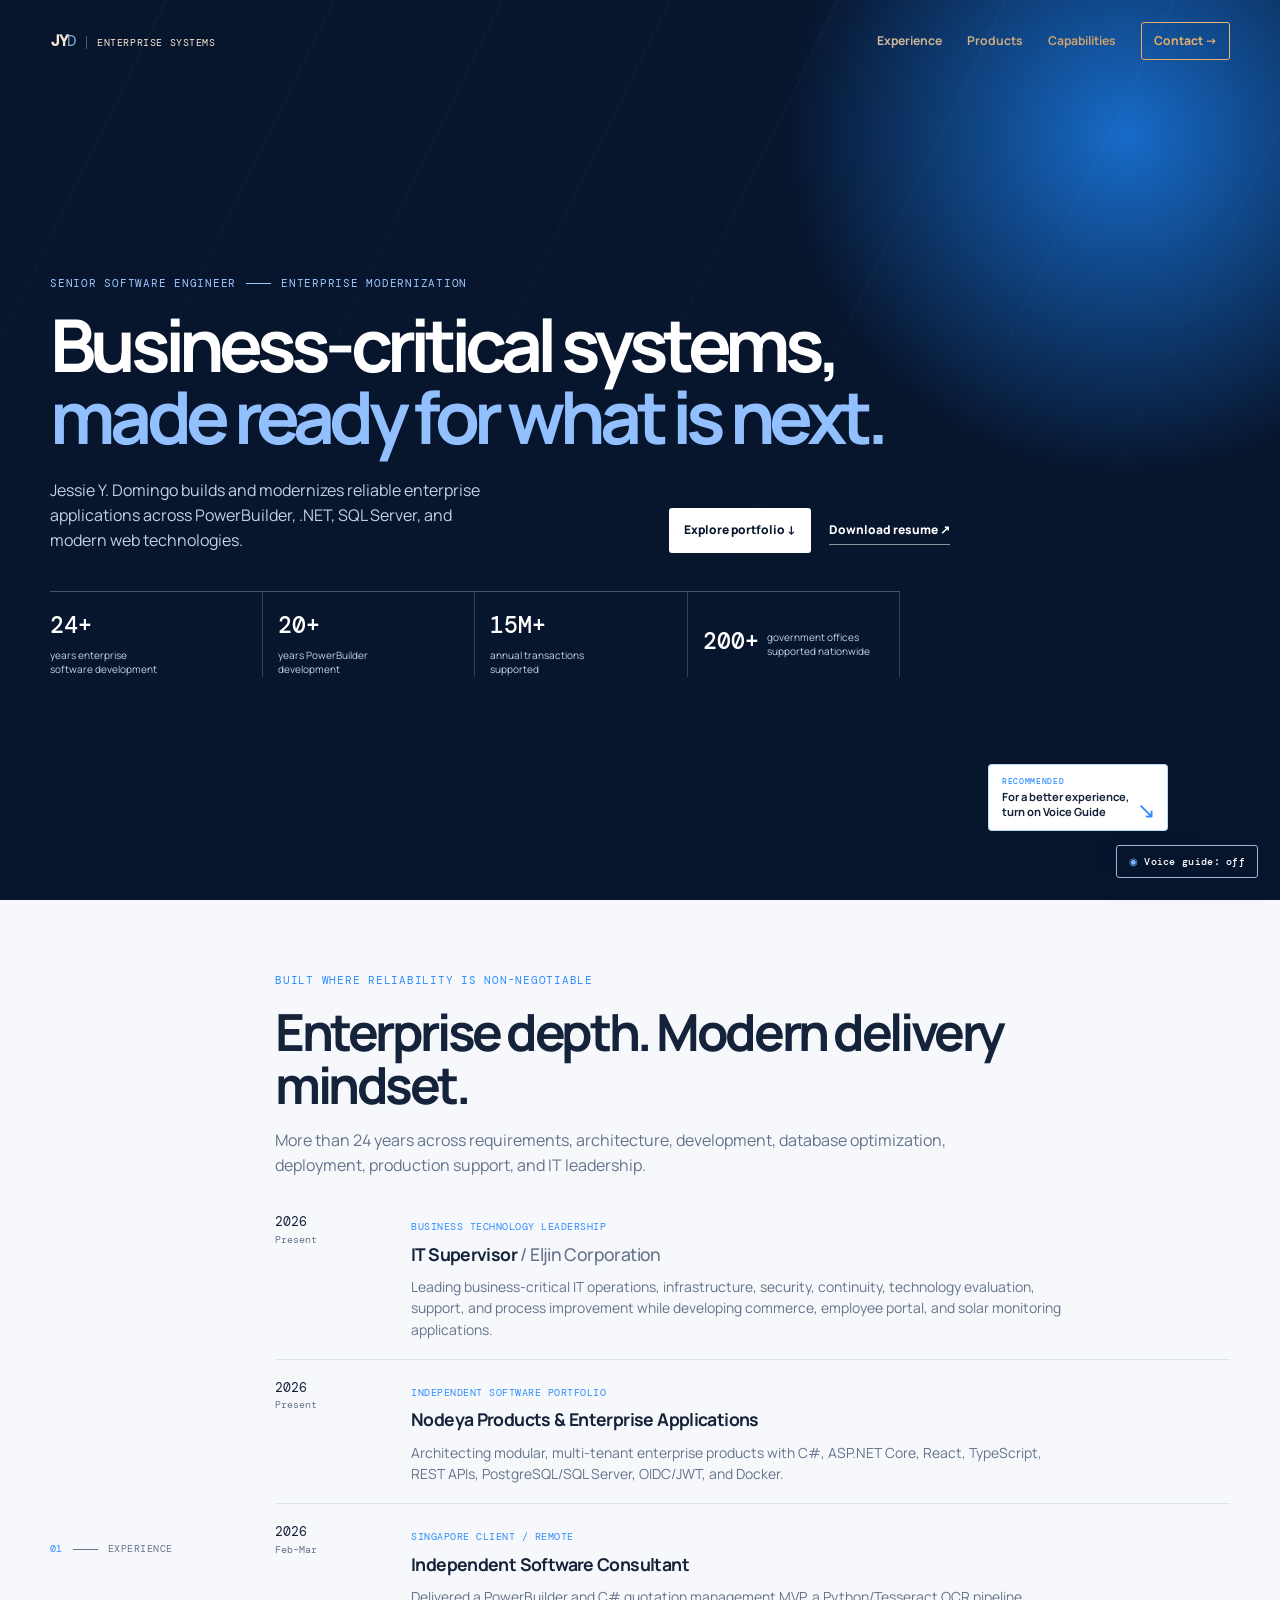
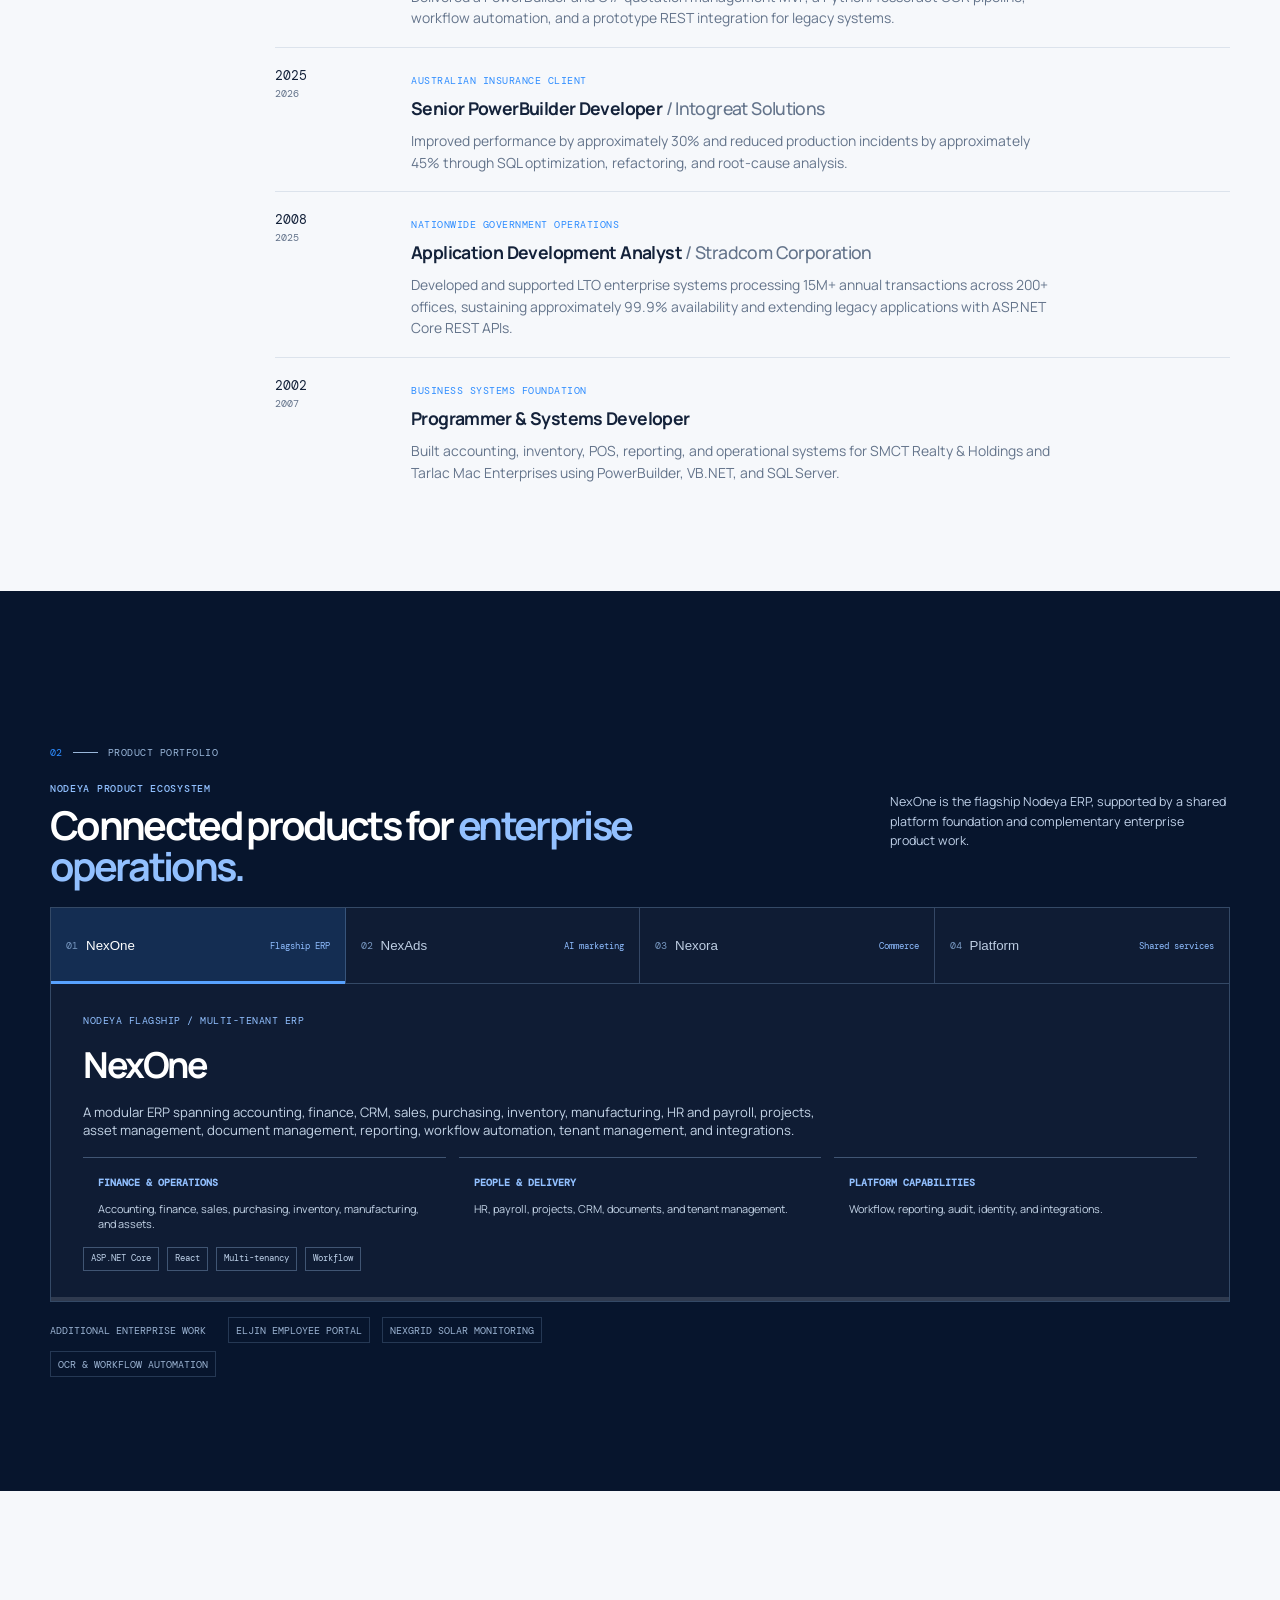
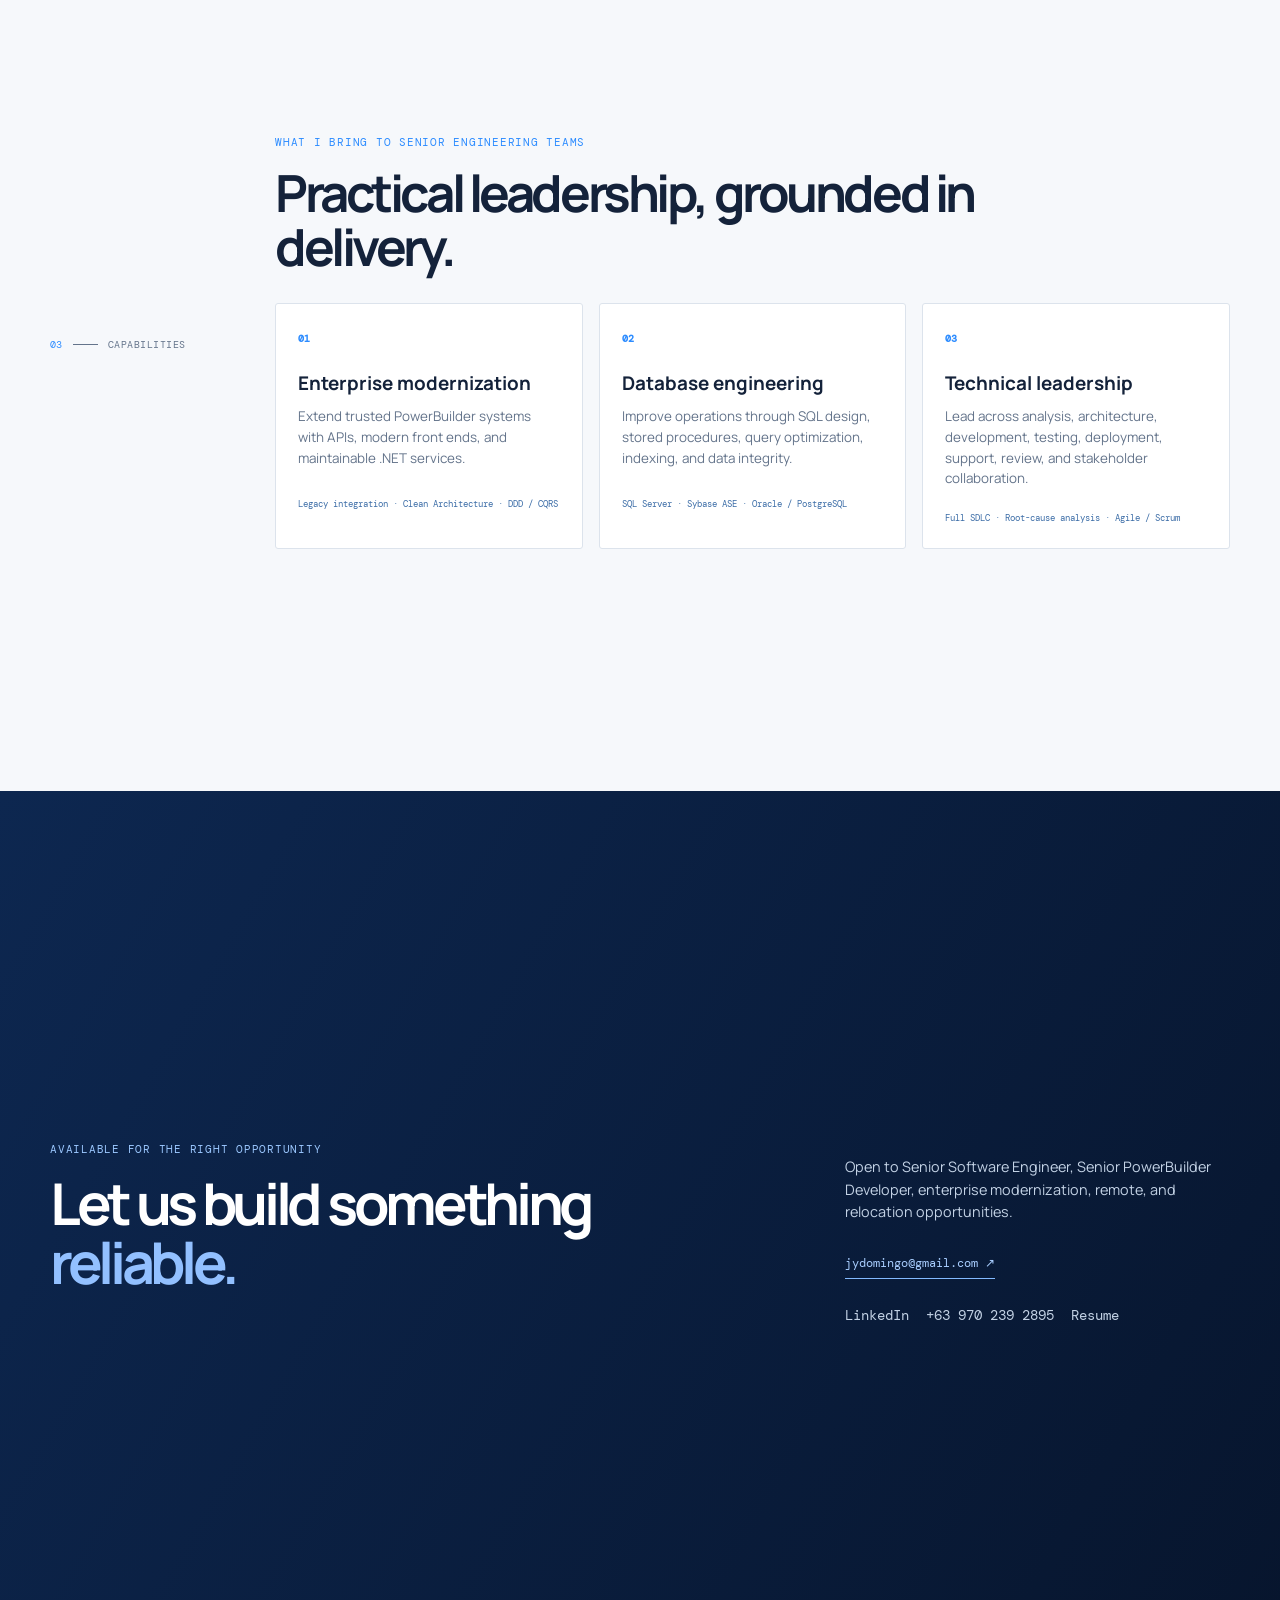
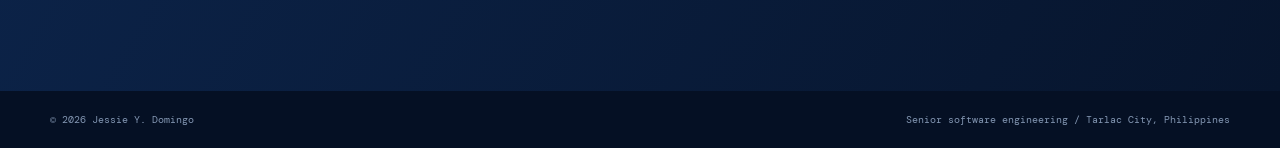
==== index.html @ 4045ae6b "Publish Jessie Domingo portfolio and product case studies Add the static portfolio, synchronized voi" ====
<!doctype html>
<html lang="en"><head><meta charset="utf-8"><meta name="viewport" content="width=device-width,initial-scale=1"><meta name="theme-color" content="#07152d"><meta name="description" content="Jessie Y. Domingo, Senior Software Engineer specializing in enterprise application modernization and solution architecture"><title>Jessie Y. Domingo | Senior Software Engineer</title><link rel="preconnect" href="https://fonts.googleapis.com"><link rel="preconnect" href="https://fonts.gstatic.com" crossorigin><link href="https://fonts.googleapis.com/css2?family=DM+Mono:wght@400;500&amp;family=Manrope:wght@400;500;600;700;800&amp;display=swap" rel="stylesheet"><link rel="stylesheet" href="styles.css"></head>
<body><a class="skip" href="#main">Skip to content</a><div class="progress"><span></span></div><header><a class="brand" href="#top"><b>JY</b><i>D</i><small>Enterprise systems</small></a><button class="menu" aria-expanded="false" aria-controls="nav"><span class="sr">Menu</span><i></i><i></i></button><nav id="nav"><a href="#experience">Experience</a><a href="#products">Products</a><a href="#capabilities">Capabilities</a><a class="nav-cta" href="#contact">Contact &rarr;</a></nav></header>
<main id="main">
<section id="top" class="hero"><div class="grid"></div><div class="shell"><p class="eyebrow reveal">Senior software engineer <b></b> enterprise modernization</p><h1 class="reveal">Business-critical systems,<br><em>made ready for what is next.</em></h1><div class="intro reveal"><p>Jessie Y. Domingo builds and modernizes reliable enterprise applications across PowerBuilder, .NET, SQL Server, and modern web technologies.</p><div><a class="button" href="#products">Explore portfolio &darr;</a><a class="resume" href="Jessie_Domingo_Updated_Senior_Software_Engineer_Resume.docx" download>Download resume &nearr;</a></div></div><div class="stats reveal"><div><strong>24+</strong><span>years enterprise<br>software development</span></div><div><strong>20+</strong><span>years PowerBuilder<br>development</span></div><div><strong>15M+</strong><span>annual transactions<br>supported</span></div><div><strong>200+</strong><span>government offices<br>supported nationwide</span></div></div></div></section>
<section id="experience" class="section shell"><aside><b>01</b><i></i><span>Experience</span></aside><div><p class="eyebrow blue">Built where reliability is non-negotiable</p><h2>Enterprise depth. Modern delivery mindset.</h2><p class="lede">More than 24 years across requirements, architecture, development, database optimization, deployment, production support, and IT leadership.</p><div class="timeline">
<article class="reveal"><time>2026<small>Present</small></time><div><label>Business technology leadership</label><h3>IT Supervisor <em>/ Eljin Corporation</em></h3><p>Leading business-critical IT operations, infrastructure, security, continuity, technology evaluation, support, and process improvement while developing commerce, employee portal, and solar monitoring applications.</p></div></article>
<article class="reveal"><time>2026<small>Present</small></time><div><label>Independent software portfolio</label><h3>Nodeya Products &amp; Enterprise Applications</h3><p>Architecting modular, multi-tenant enterprise products with C#, ASP.NET Core, React, TypeScript, REST APIs, PostgreSQL/SQL Server, OIDC/JWT, and Docker.</p></div></article>
<article class="reveal"><time>2026<small>Feb&ndash;Mar</small></time><div><label>Singapore client / remote</label><h3>Independent Software Consultant</h3><p>Delivered a PowerBuilder and C# quotation management MVP, a Python/Tesseract OCR pipeline, workflow automation, and a prototype REST integration for legacy systems.</p></div></article>
<article class="reveal"><time>2025<small>2026</small></time><div><label>Australian insurance client</label><h3>Senior PowerBuilder Developer <em>/ Intogreat Solutions</em></h3><p>Improved performance by approximately 30% and reduced production incidents by approximately 45% through SQL optimization, refactoring, and root-cause analysis.</p></div></article>
<article class="reveal"><time>2008<small>2025</small></time><div><label>Nationwide government operations</label><h3>Application Development Analyst <em>/ Stradcom Corporation</em></h3><p>Developed and supported LTO enterprise systems processing 15M+ annual transactions across 200+ offices, sustaining approximately 99.9% availability and extending legacy applications with ASP.NET Core REST APIs.</p></div></article>
<article class="reveal"><time>2002<small>2007</small></time><div><label>Business systems foundation</label><h3>Programmer &amp; Systems Developer</h3><p>Built accounting, inventory, POS, reporting, and operational systems for SMCT Realty &amp; Holdings and Tarlac Mac Enterprises using PowerBuilder, VB.NET, and SQL Server.</p></div></article></div></div></section>
<section id="products" class="products"><div class="shell"><aside><b>02</b><i></i><span>Product portfolio</span></aside><div class="product-title"><div><p class="eyebrow">Nodeya product ecosystem</p><h2>Connected products for<br><em>enterprise operations.</em></h2></div><p>NexOne is the flagship Nodeya ERP, supported by a shared platform foundation and complementary enterprise product work.</p></div><div class="explorer reveal"><div class="tabs" role="tablist"><button class="tab active" role="tab" aria-selected="true" aria-controls="nexone" data-panel="nexone"><b>01</b>NexOne <small>Flagship ERP</small></button><button class="tab" role="tab" aria-selected="false" aria-controls="nexads" data-panel="nexads"><b>02</b>NexAds <small>AI marketing</small></button><button class="tab" role="tab" aria-selected="false" aria-controls="nexora" data-panel="nexora"><b>03</b>Nexora <small>Commerce</small></button><button class="tab" role="tab" aria-selected="false" aria-controls="platform" data-panel="platform"><b>04</b>Platform <small>Shared services</small></button></div>
<article id="nexone" class="panel active" role="tabpanel"><label>Nodeya flagship / multi-tenant ERP</label><h3>NexOne</h3><p>A modular ERP spanning accounting, finance, CRM, sales, purchasing, inventory, manufacturing, HR and payroll, projects, asset management, document management, reporting, workflow automation, tenant management, and integrations.</p><div class="modules"><div><b>Finance &amp; operations</b><span>Accounting, finance, sales, purchasing, inventory, manufacturing, and assets.</span></div><div><b>People &amp; delivery</b><span>HR, payroll, projects, CRM, documents, and tenant management.</span></div><div><b>Platform capabilities</b><span>Workflow, reporting, audit, identity, and integrations.</span></div></div><footer class="chips"><span>ASP.NET Core</span><span>React</span><span>Multi-tenancy</span><span>Workflow</span></footer></article>
<article id="nexads" class="panel" role="tabpanel" hidden><label>Nodeya product / AI marketing platform</label><h3>NexAds</h3><p>A standalone multi-tenant AI marketing product covering campaign management, content generation, analytics, reporting, automation, CRM, brand management, team collaboration, and enterprise administration.</p><div class="modules"><div><b>Campaign intelligence</b><span>Campaign lifecycle, content generation, analytics, recommendations, and reporting.</span></div><div><b>Marketing operations</b><span>CRM, automation, brand management, and collaboration.</span></div><div><b>Enterprise foundation</b><span>Tenant management, identity, billing, assets, and AI abstractions.</span></div></div><footer class="chips"><span>ASP.NET Core</span><span>AI abstraction</span><span>Automation</span><span>Multi-tenancy</span></footer></article>
<article id="nexora" class="panel" role="tabpanel" hidden><label>Enterprise commerce &amp; inventory suite</label><h3>Nexora</h3><p>A multi-organization commerce and inventory application covering access management, catalog, inventory ledger, purchasing, sales issuance, transfers, stock counts, reporting, audit, and forecasting foundations.</p><div class="modules"><div><b>Inventory control</b><span>Catalog, ledger, stock counts, transfers, and branch-aware operations.</span></div><div><b>Commercial workflow</b><span>Purchasing, receiving, sales issuance, returns, reservations, and suppliers.</span></div><div><b>Operational visibility</b><span>Reporting, audit evidence, forecasting, and scoped permissions.</span></div></div><footer class="chips"><span>.NET</span><span>React</span><span>PostgreSQL</span><span>OIDC</span></footer></article>
<article id="platform" class="panel" role="tabpanel" hidden><label>Nodeya shared foundation</label><h3>Platform Services</h3><p>A shared architecture for identity and SSO, subscriptions, notifications, audit logs, file storage, API gateway, and service status supporting current and future Nodeya products.</p><div class="modules"><div><b>Identity &amp; access</b><span>Accounts, sessions, roles, permissions, API access, and SSO.</span></div><div><b>Shared operations</b><span>Notifications, audit logs, file storage, subscriptions, and status.</span></div><div><b>Connectivity</b><span>API gateway and packages for independent product frontends and backends.</span></div></div><footer class="chips"><span>.NET APIs</span><span>SSO</span><span>Audit</span><span>API gateway</span></footer></article></div><p class="support">Additional enterprise work <span>Eljin employee portal</span><span>NexGrid solar monitoring</span><span>OCR &amp; workflow automation</span></p></div></section>
<section id="capabilities" class="section shell"><aside><b>03</b><i></i><span>Capabilities</span></aside><div><p class="eyebrow blue">What I bring to senior engineering teams</p><h2>Practical leadership, grounded in delivery.</h2><div class="cards"><article class="reveal"><b>01</b><h3>Enterprise modernization</h3><p>Extend trusted PowerBuilder systems with APIs, modern front ends, and maintainable .NET services.</p><small>Legacy integration &middot; Clean Architecture &middot; DDD / CQRS</small></article><article class="reveal"><b>02</b><h3>Database engineering</h3><p>Improve operations through SQL design, stored procedures, query optimization, indexing, and data integrity.</p><small>SQL Server &middot; Sybase ASE &middot; Oracle / PostgreSQL</small></article><article class="reveal"><b>03</b><h3>Technical leadership</h3><p>Lead across analysis, architecture, development, testing, deployment, support, review, and stakeholder collaboration.</p><small>Full SDLC &middot; Root-cause analysis &middot; Agile / Scrum</small></article></div></div></section>
<section id="contact" class="contact"><div class="shell"><div><p class="eyebrow">Available for the right opportunity</p><h2>Let us build something<br><em>reliable.</em></h2></div><div><p>Open to Senior Software Engineer, Senior PowerBuilder Developer, enterprise modernization, remote, and relocation opportunities.</p><a class="mail" href="mailto:jydomingo@gmail.com">jydomingo@gmail.com &nearr;</a><p class="links"><a href="https://linkedin.com/in/jessie-domingo" target="_blank" rel="noopener noreferrer">LinkedIn</a><a href="tel:+639702392895">+63 970 239 2895</a><a href="Jessie_Domingo_Updated_Senior_Software_Engineer_Resume.docx" download>Resume</a></p></div></div></section>
</main><footer class="site-footer"><div class="shell"><span>&copy; <span id="year"></span> Jessie Y. Domingo</span><span>Senior software engineering / Tarlac City, Philippines</span></div></footer><script src="script.js"></script></body></html>
---- styles.css ----
:root{--n:#07152d;--i:#14223a;--m:#64748b;--b:#2d8cff;--w:#fff;--p:#f6f8fb;--l:#dce3ec;--mono:'DM Mono',monospace;--sans:Manrope,Arial,sans-serif;--max:1180px}*{box-sizing:border-box}html{scroll-behavior:smooth}body{margin:0;background:var(--p);color:var(--i);font-family:var(--sans);line-height:1.55}a{color:inherit;text-decoration:none}.shell{width:min(calc(100% - 64px),var(--max));margin:auto}.skip,.sr{position:absolute;left:-999px}.skip:focus{left:1rem;top:1rem;z-index:9;background:#fff;padding:8px}.progress{position:fixed;z-index:30;top:0;width:100%;height:3px}.progress span{display:block;width:0;height:100%;background:var(--b)}header{position:absolute;z-index:5;top:0;left:50%;transform:translateX(-50%);display:flex;align-items:center;justify-content:space-between;width:min(calc(100% - 64px),var(--max));height:82px;color:#fff}.brand{font-family:var(--mono);letter-spacing:-.08em}.brand i{color:#88beff;font-style:normal}.brand small{margin-left:10px;padding-left:10px;border-left:1px solid #ffffff55;font-size:.6rem;letter-spacing:.06em;text-transform:uppercase}nav{display:flex;align-items:center;gap:25px;font-size:.76rem;font-weight:700}nav>a{opacity:.85}nav>a:hover{opacity:1}.nav-cta{padding:9px 12px;border:1px solid #ffffff88;border-radius:3px;opacity:1}.nav-cta:hover{background:#fff;color:var(--n)}.menu{display:none}.hero{position:relative;overflow:hidden;padding:158px 0 36px;min-height:760px;background:radial-gradient(circle at 88% 15%,#176bc8 0,transparent 25%),var(--n);color:#fff}.grid{position:absolute;inset:0;background-image:linear-gradient(#8bb8ee18 1px,transparent 1px),linear-gradient(90deg,#8bb8ee18 1px,transparent 1px);background-size:62px 62px;mask-image:linear-gradient(#000,transparent)}.hero .shell{position:relative}.eyebrow{display:flex;gap:10px;align-items:center;margin:0 0 16px;color:#9cc8ff;font-family:var(--mono);font-size:.67rem;letter-spacing:.07em;text-transform:uppercase}.eyebrow b{width:25px;height:1px;background:currentColor}.blue{color:var(--b)}h1,h2,h3,p{margin-top:0}h1{max-width:1050px;margin:0;font-size:clamp(3.2rem,6.5vw,6.5rem);line-height:.99;letter-spacing:-.078em}h1 em,h2 em{color:#92c0ff;font-style:normal}.intro{display:flex;justify-content:space-between;align-items:end;gap:35px;max-width:900px;margin:42px 0 75px}.intro>p{max-width:450px;margin:0;color:#c1d1e5;font-size:1rem}.button,.resume{display:inline-flex;align-items:center;gap:18px;font-size:.75rem;font-weight:800}.button{padding:13px 15px;background:#fff;color:var(--n);border-radius:3px}.button:hover{background:#ddecff}.resume{margin-left:18px;padding-bottom:4px;border-bottom:1px solid #ffffff88}.stats{display:grid;grid-template-columns:repeat(4,1fr);max-width:850px;border-top:1px solid #ffffff44}.stats div{min-height:85px;padding:16px 15px 0 0;border-right:1px solid #ffffff2e}.stats div+div{padding-left:15px}.stats strong{display:block;font-family:var(--mono);font-size:1.45rem;font-weight:500}.stats span{display:block;margin-top:4px;color:#c4d2e5;font-size:.63rem;line-height:1.45}.stats div:last-child{display:flex;align-items:center;gap:8px}.dot{width:7px;height:7px;border-radius:50%;background:#6be6ad;box-shadow:0 0 0 5px #6be6ad22}.section{display:grid;grid-template-columns:170px 1fr;gap:55px;padding:108px 0}.section aside,.products aside{display:flex;align-items:center;gap:10px;padding-top:7px;color:var(--m);font-family:var(--mono);font-size:.62rem;letter-spacing:.05em;text-transform:uppercase}.section aside b,.products aside b{color:var(--b);font-weight:400}.section aside i,.products aside i{width:25px;height:1px;background:currentColor}h2{max-width:760px;margin:0 0 17px;font-size:clamp(2.25rem,4vw,4rem);line-height:1.04;letter-spacing:-.067em}.lede{max-width:700px;color:var(--m);font-size:1rem}.timeline{margin-top:55px}.timeline article{display:grid;grid-template-columns:108px 1fr;gap:28px;padding:0 0 28px;margin-bottom:28px;border-bottom:1px solid var(--l)}.timeline article:last-child{border:0}.timeline time{font-family:var(--mono);font-size:.84rem}.timeline time small{display:block;color:var(--m);font-size:.6rem}.timeline label,.panel label{color:var(--b);font-family:var(--mono);font-size:.63rem;letter-spacing:.05em;text-transform:uppercase}.timeline h3{margin:4px 0 8px;font-size:1.1rem;letter-spacing:-.035em}.timeline h3 em{color:var(--m);font-style:normal;font-weight:500}.timeline p{max-width:650px;margin:0;color:var(--m);font-size:.87rem}.products{padding:106px 0 58px;background:var(--n);color:#fff}.products aside{margin-bottom:55px;color:#9ab7da}.product-title{display:flex;justify-content:space-between;gap:50px;margin-bottom:45px}.product-title h2{margin:0}.product-title>p{max-width:340px;margin:20px 0 0;color:#bfd0e8;font-size:.87rem}.explorer{border:1px solid #9bc1ee44;background:#ffffff08}.tabs{display:grid;grid-template-columns:repeat(4,1fr);border-bottom:1px solid #9bc1ee44}.tab{position:relative;display:flex;align-items:center;gap:8px;min-height:75px;padding:12px 15px;border:0;border-right:1px solid #9bc1ee44;background:transparent;color:#bdcde2;cursor:pointer;text-align:left}.tab:last-child{border:0}.tab b{color:#7898c1;font-family:var(--mono);font-size:.61rem;font-weight:400}.tab small{margin-left:auto;color:#8fbdff;font-family:var(--mono);font-size:.58rem}.tab.active{background:#3180e82b;color:#fff}.tab.active:after{position:absolute;right:0;bottom:-1px;left:0;height:3px;background:#58a2ff;content:''}.panel{padding:44px 48px 34px;animation:fade .25s}.panel label{color:#91c0ff}.panel h3{margin:6px 0 10px;font-size:clamp(2.1rem,4vw,3.6rem);letter-spacing:-.068em}.panel>p{max-width:760px;margin:0;color:#c4d4e7;font-size:1rem}.modules{display:grid;grid-template-columns:repeat(3,1fr);gap:20px;margin:38px 0 27px}.modules div{padding:15px 15px 0;border-top:1px solid #a3c7ef55}.modules b{color:#92c0ff;font-family:var(--mono);font-size:.64rem;text-transform:uppercase}.modules span{display:block;margin-top:9px;color:#c4d4e7;font-size:.8rem}.chips{display:flex;flex-wrap:wrap;gap:8px}.chips span{padding:5px 8px;border:1px solid #a3c7ef55;color:#bed1e9;font-family:var(--mono);font-size:.6rem}.support{display:flex;flex-wrap:wrap;gap:9px;margin:25px 0 0;color:#9bb3d2;font-family:var(--mono);font-size:.62rem;text-transform:uppercase}.support span{padding:4px 7px;border:1px solid #9bc1ee33}.cards{display:grid;grid-template-columns:repeat(3,1fr);gap:16px;margin-top:50px}.cards article{min-height:275px;padding:24px 22px;border:1px solid var(--l);border-radius:3px;background:#fff}.cards article>b{color:var(--b);font-family:var(--mono);font-size:.64rem}.cards h3{margin:28px 0 10px;font-size:1.18rem}.cards p{min-height:70px;color:var(--m);font-size:.84rem}.cards small{color:#3c6da7;font-family:var(--mono);font-size:.58rem}.contact{padding:85px 0;background:linear-gradient(120deg,#0d2750,var(--n));color:#fff}.contact .shell{display:flex;justify-content:space-between;gap:70px}.contact h2{margin:0;font-size:clamp(2.6rem,4.5vw,4.8rem);line-height:1.02;letter-spacing:-.075em}.contact .shell>div:last-child{width:min(385px,100%);padding-top:15px}.contact .shell>div:last-child>p{color:#c3d2e5;font-size:.9rem}.mail{display:inline-block;margin:16px 0 25px;padding-bottom:6px;border-bottom:1px solid #83baff;color:#a9ceff;font-family:var(--mono);font-size:.76rem}.links{display:flex;gap:17px;font-family:var(--mono);font-size:.64rem}.links a:hover{color:#9cc8ff}.site-footer{padding:21px 0;background:#051024;color:#8396b2;font-family:var(--mono);font-size:.61rem}.site-footer .shell{display:flex;justify-content:space-between}.reveal{opacity:0;transform:translateY(20px);transition:.65s}.reveal.visible{opacity:1;transform:none}@keyframes fade{from{opacity:0;transform:translateY(6px)}to{opacity:1;transform:none}}@media(max-width:850px){.section{grid-template-columns:1fr;gap:20px}.product-title,.contact .shell{flex-direction:column;gap:20px}.product-title>p{margin:0}.modules,.cards{grid-template-columns:1fr}.cards article{min-height:auto}.cards p{min-height:0}.tabs{grid-template-columns:repeat(2,1fr)}.tab:nth-child(2){border-right:0}.tab:nth-child(-n+2){border-bottom:1px solid #9bc1ee44}.intro{align-items:start;flex-direction:column;gap:24px}.hero{min-height:auto}}@media(max-width:620px){.shell{width:min(100% - 38px,var(--max))}header{width:calc(100% - 38px);height:68px}.brand small{display:none}nav{display:none}.menu{display:block;width:38px;height:34px;padding:7px;border:0;background:transparent;color:#fff}.menu i{display:block;width:23px;height:1px;margin:6px 0;background:currentColor}.menu[aria-expanded=true] i:first-of-type{transform:translateY(3.5px) rotate(45deg)}.menu[aria-expanded=true] i:last-of-type{transform:translateY(-3.5px) rotate(-45deg)}nav.open{position:absolute;top:56px;right:0;left:0;display:flex;flex-direction:column;align-items:stretch;gap:0;padding:8px;background:#fff;color:var(--n);box-shadow:0 16px 40px #0004}nav.open a{padding:10px;opacity:1}.nav-cta{border:0;background:#edf4ff}.hero{padding-top:125px}.grid{background-size:38px 38px}h1{font-size:clamp(2.75rem,14vw,4.2rem)}.intro{margin:32px 0 48px}.resume{margin-left:14px}.stats{grid-template-columns:repeat(2,1fr)}.stats div:nth-child(2){border-right:0}.stats div:nth-child(n+3){border-top:1px solid #ffffff2e}.section,.products{padding-top:68px;padding-bottom:68px}.products aside{margin-bottom:35px}.timeline article{grid-template-columns:1fr;gap:8px}.tabs{display:block}.tab{width:100%;min-height:54px;border-right:0!important;border-bottom:1px solid #9bc1ee44!important}.tab:last-child{border-bottom:0!important}.tab.active:after{top:0;right:auto;bottom:0;width:3px;height:auto}.panel{padding:28px 20px}.modules{gap:10px;margin:28px 0 24px}.contact{padding:62px 0}.site-footer .shell{flex-direction:column;gap:7px}}@media(prefers-reduced-motion:reduce){html{scroll-behavior:auto}.reveal{opacity:1;transform:none;transition:none}}
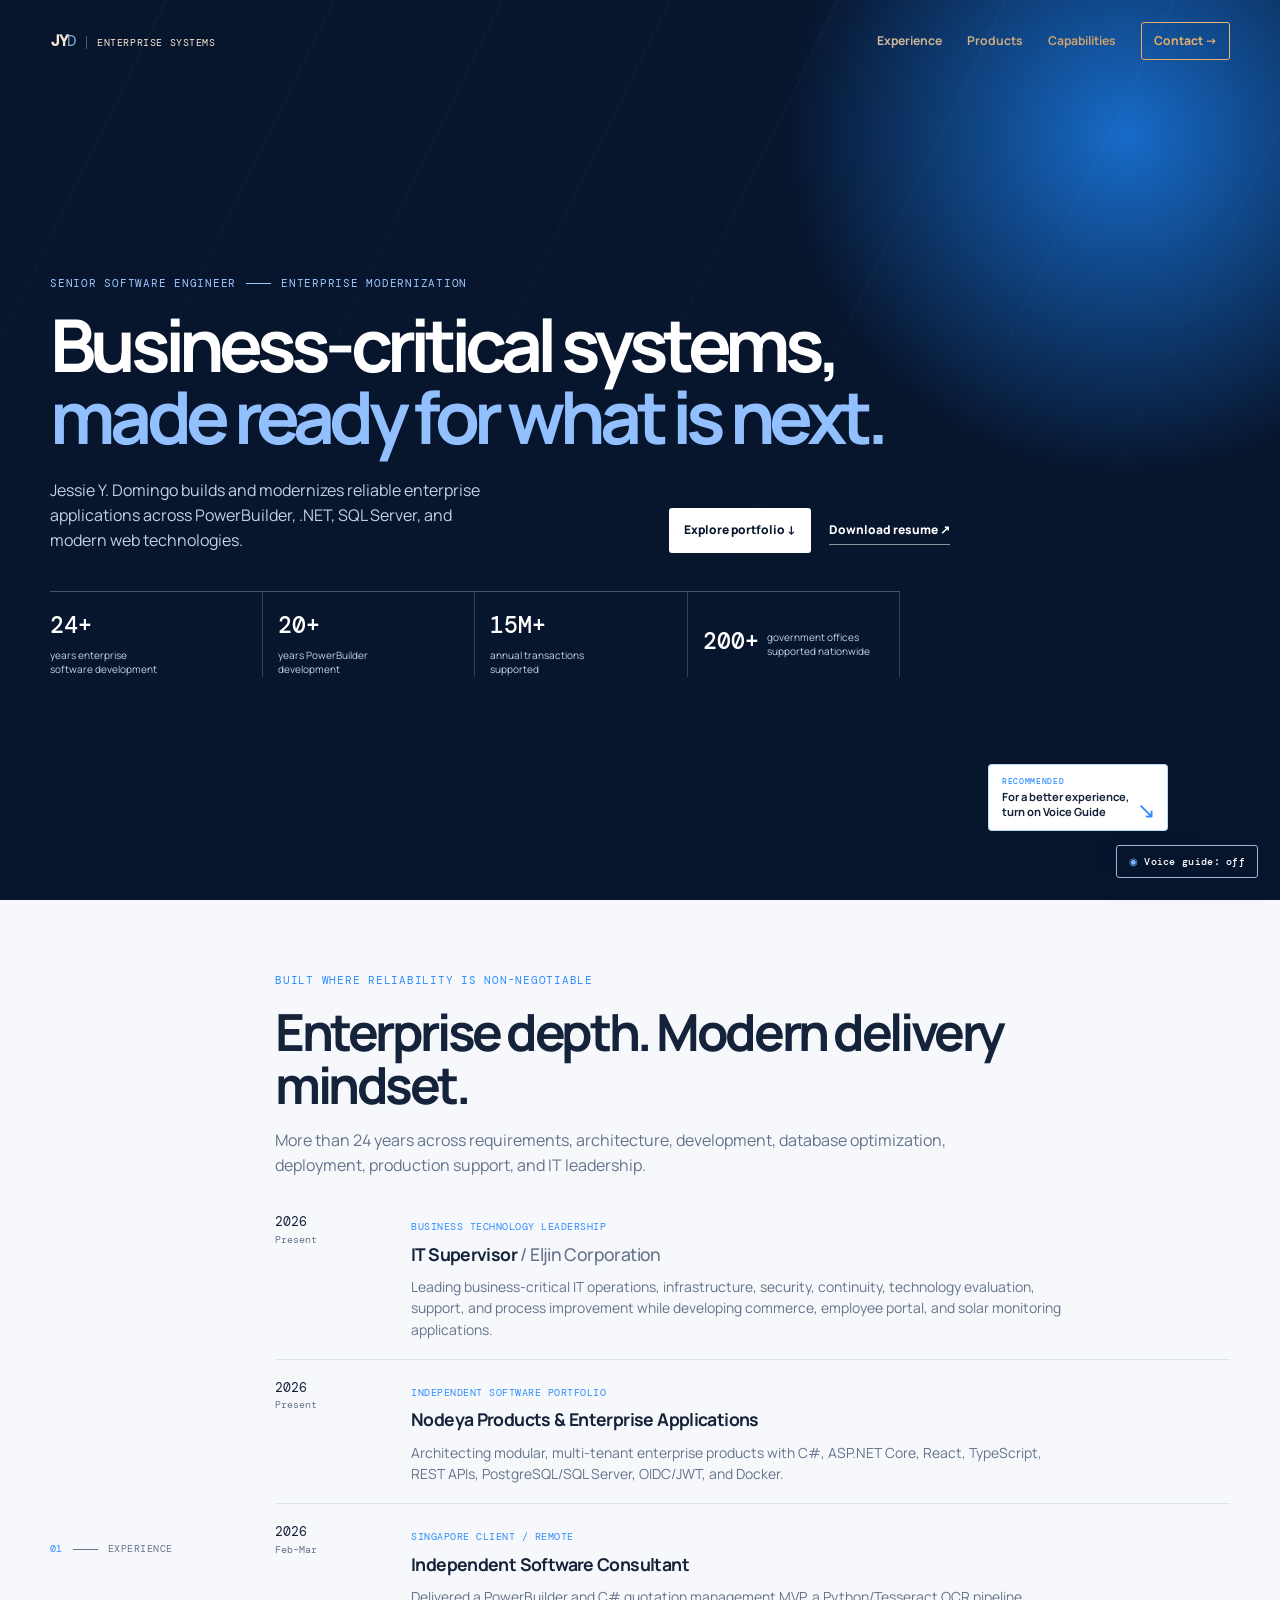
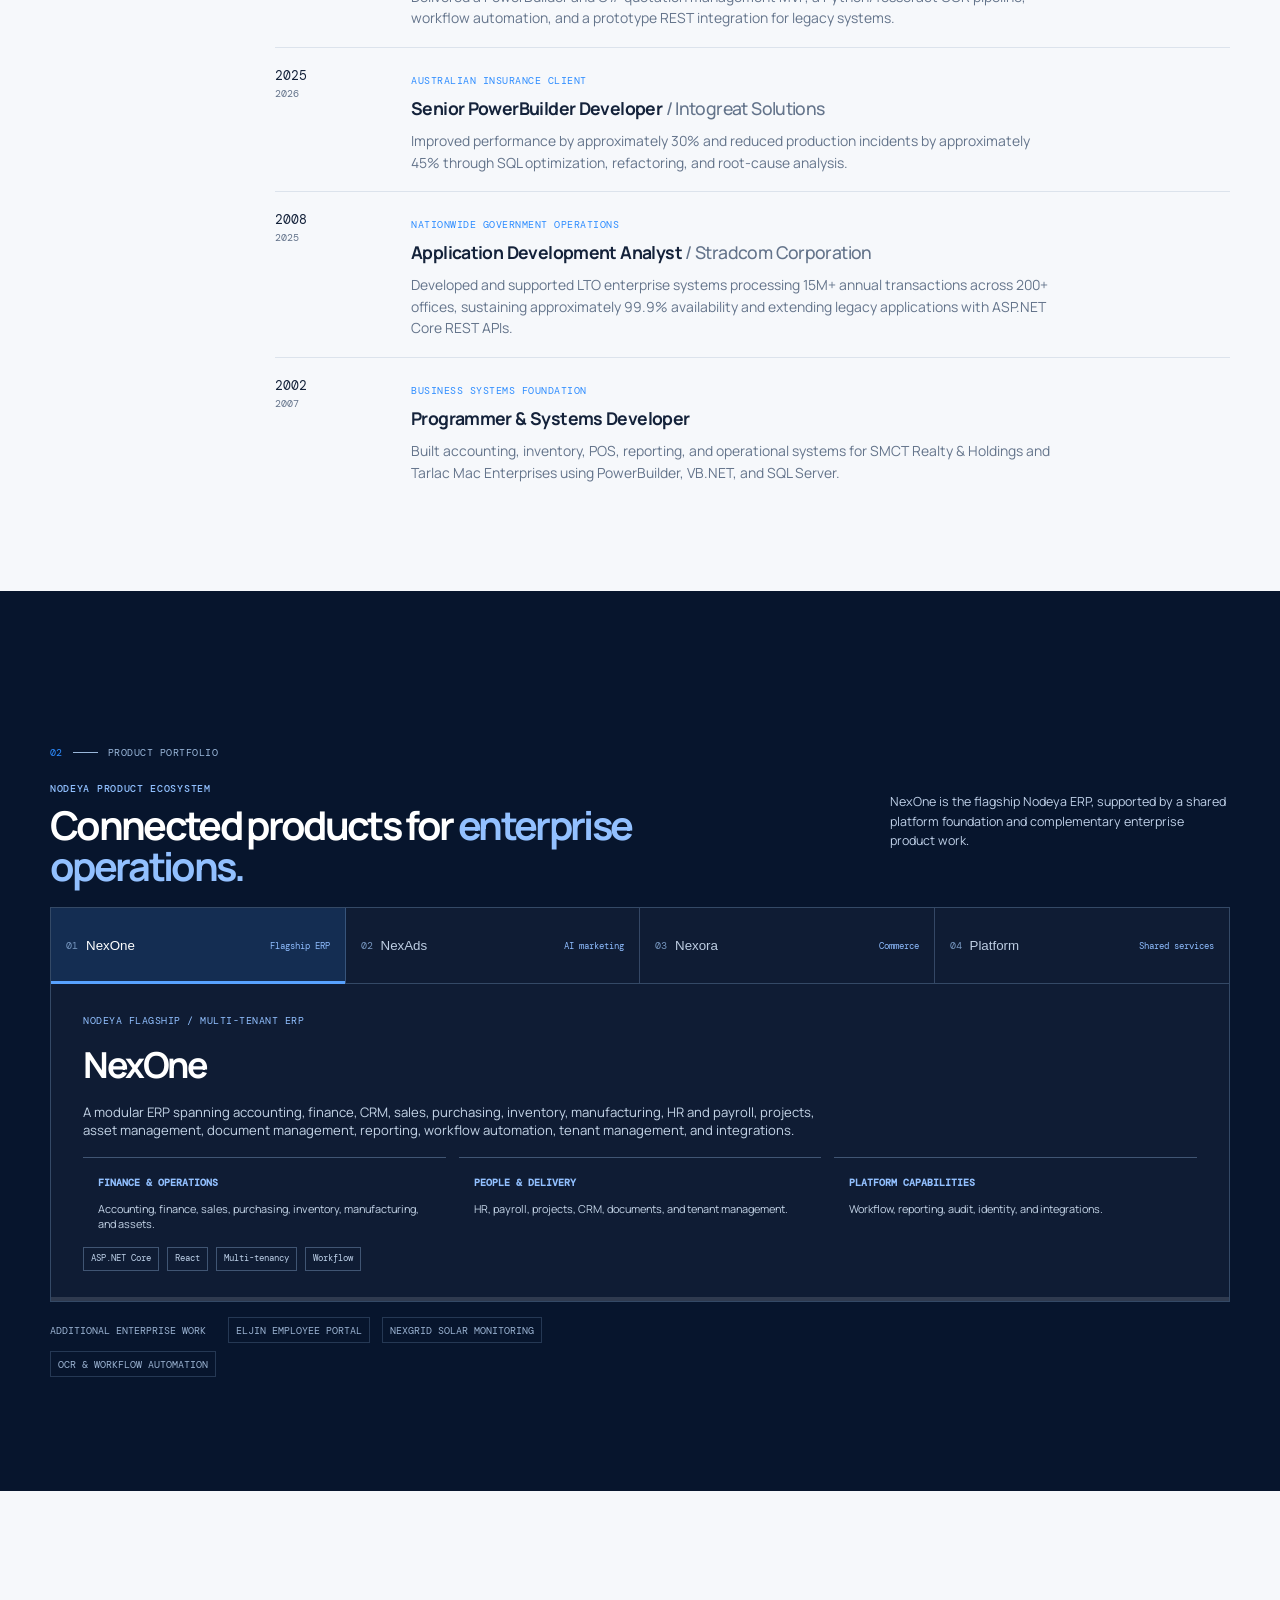
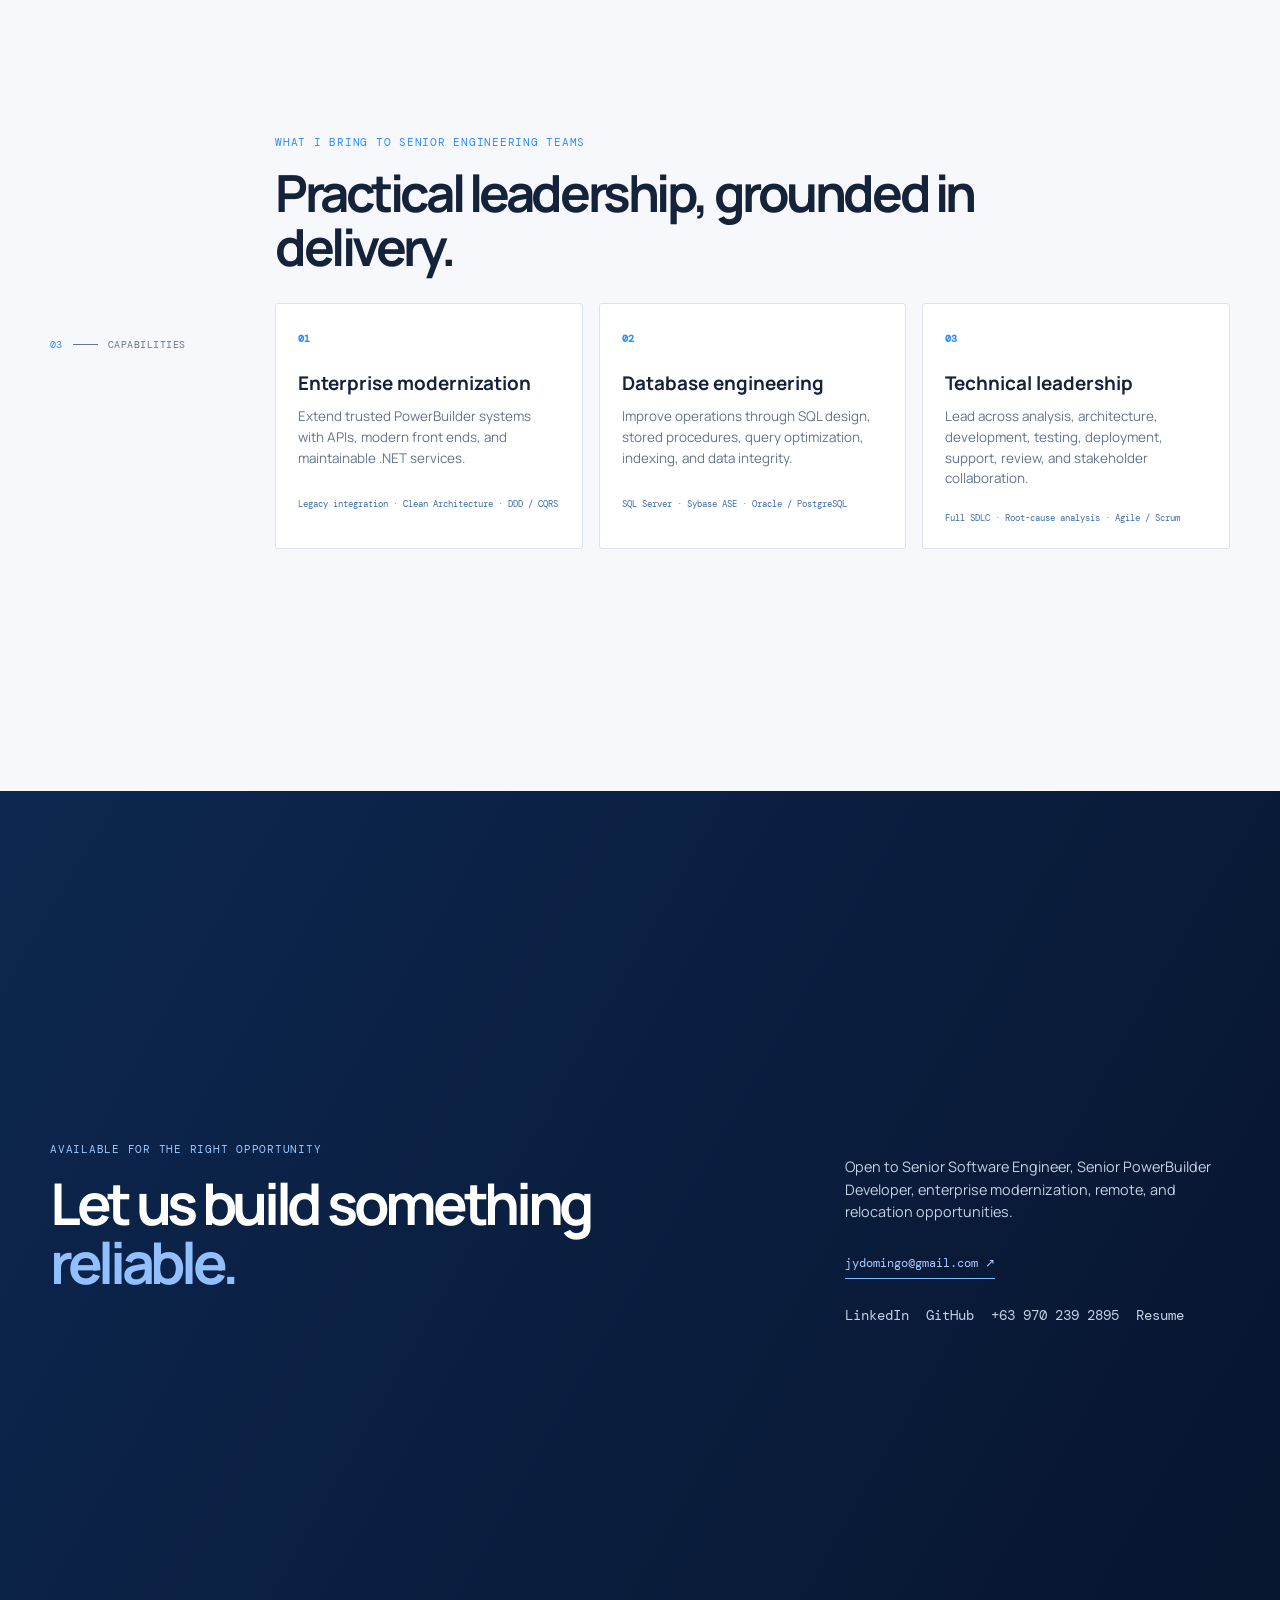
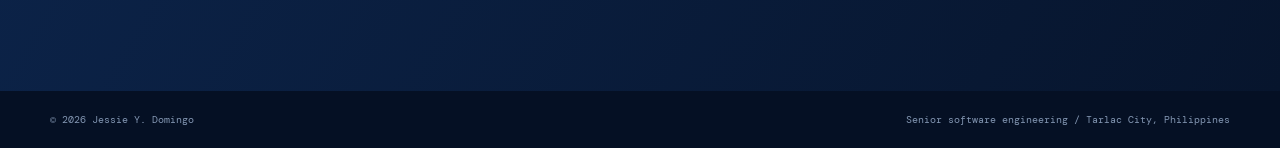
==== commit dff06226: "Publish Jessie Domingo portfolio and product case studies Add the static portfolio, synchronized voi" ====
--- a/index.html
+++ b/index.html
@@ -16,5 +16,5 @@
 <article id="nexora" class="panel" role="tabpanel" hidden><label>Enterprise commerce &amp; inventory suite</label><h3>Nexora</h3><p>A multi-organization commerce and inventory application covering access management, catalog, inventory ledger, purchasing, sales issuance, transfers, stock counts, reporting, audit, and forecasting foundations.</p><div class="modules"><div><b>Inventory control</b><span>Catalog, ledger, stock counts, transfers, and branch-aware operations.</span></div><div><b>Commercial workflow</b><span>Purchasing, receiving, sales issuance, returns, reservations, and suppliers.</span></div><div><b>Operational visibility</b><span>Reporting, audit evidence, forecasting, and scoped permissions.</span></div></div><footer class="chips"><span>.NET</span><span>React</span><span>PostgreSQL</span><span>OIDC</span></footer></article>
 <article id="platform" class="panel" role="tabpanel" hidden><label>Nodeya shared foundation</label><h3>Platform Services</h3><p>A shared architecture for identity and SSO, subscriptions, notifications, audit logs, file storage, API gateway, and service status supporting current and future Nodeya products.</p><div class="modules"><div><b>Identity &amp; access</b><span>Accounts, sessions, roles, permissions, API access, and SSO.</span></div><div><b>Shared operations</b><span>Notifications, audit logs, file storage, subscriptions, and status.</span></div><div><b>Connectivity</b><span>API gateway and packages for independent product frontends and backends.</span></div></div><footer class="chips"><span>.NET APIs</span><span>SSO</span><span>Audit</span><span>API gateway</span></footer></article></div><p class="support">Additional enterprise work <span>Eljin employee portal</span><span>NexGrid solar monitoring</span><span>OCR &amp; workflow automation</span></p></div></section>
 <section id="capabilities" class="section shell"><aside><b>03</b><i></i><span>Capabilities</span></aside><div><p class="eyebrow blue">What I bring to senior engineering teams</p><h2>Practical leadership, grounded in delivery.</h2><div class="cards"><article class="reveal"><b>01</b><h3>Enterprise modernization</h3><p>Extend trusted PowerBuilder systems with APIs, modern front ends, and maintainable .NET services.</p><small>Legacy integration &middot; Clean Architecture &middot; DDD / CQRS</small></article><article class="reveal"><b>02</b><h3>Database engineering</h3><p>Improve operations through SQL design, stored procedures, query optimization, indexing, and data integrity.</p><small>SQL Server &middot; Sybase ASE &middot; Oracle / PostgreSQL</small></article><article class="reveal"><b>03</b><h3>Technical leadership</h3><p>Lead across analysis, architecture, development, testing, deployment, support, review, and stakeholder collaboration.</p><small>Full SDLC &middot; Root-cause analysis &middot; Agile / Scrum</small></article></div></div></section>
-<section id="contact" class="contact"><div class="shell"><div><p class="eyebrow">Available for the right opportunity</p><h2>Let us build something<br><em>reliable.</em></h2></div><div><p>Open to Senior Software Engineer, Senior PowerBuilder Developer, enterprise modernization, remote, and relocation opportunities.</p><a class="mail" href="mailto:jydomingo@gmail.com">jydomingo@gmail.com &nearr;</a><p class="links"><a href="https://linkedin.com/in/jessie-domingo" target="_blank" rel="noopener noreferrer">LinkedIn</a><a href="tel:+639702392895">+63 970 239 2895</a><a href="Jessie_Domingo_Updated_Senior_Software_Engineer_Resume.docx" download>Resume</a></p></div></div></section>
+<section id="contact" class="contact"><div class="shell"><div><p class="eyebrow">Available for the right opportunity</p><h2>Let us build something<br><em>reliable.</em></h2></div><div><p>Open to Senior Software Engineer, Senior PowerBuilder Developer, enterprise modernization, remote, and relocation opportunities.</p><a class="mail" href="mailto:jydomingo@gmail.com">jydomingo@gmail.com &nearr;</a><p class="links"><a href="https://linkedin.com/in/jessie-domingo" target="_blank" rel="noopener noreferrer">LinkedIn</a><a href="https://github.com/jydomingo" target="_blank" rel="noopener noreferrer">GitHub</a><a href="tel:+639702392895">+63 970 239 2895</a><a href="Jessie_Domingo_Updated_Senior_Software_Engineer_Resume.docx" download>Resume</a></p></div></div></section>
 </main><footer class="site-footer"><div class="shell"><span>&copy; <span id="year"></span> Jessie Y. Domingo</span><span>Senior software engineering / Tarlac City, Philippines</span></div></footer><script src="script.js"></script></body></html>
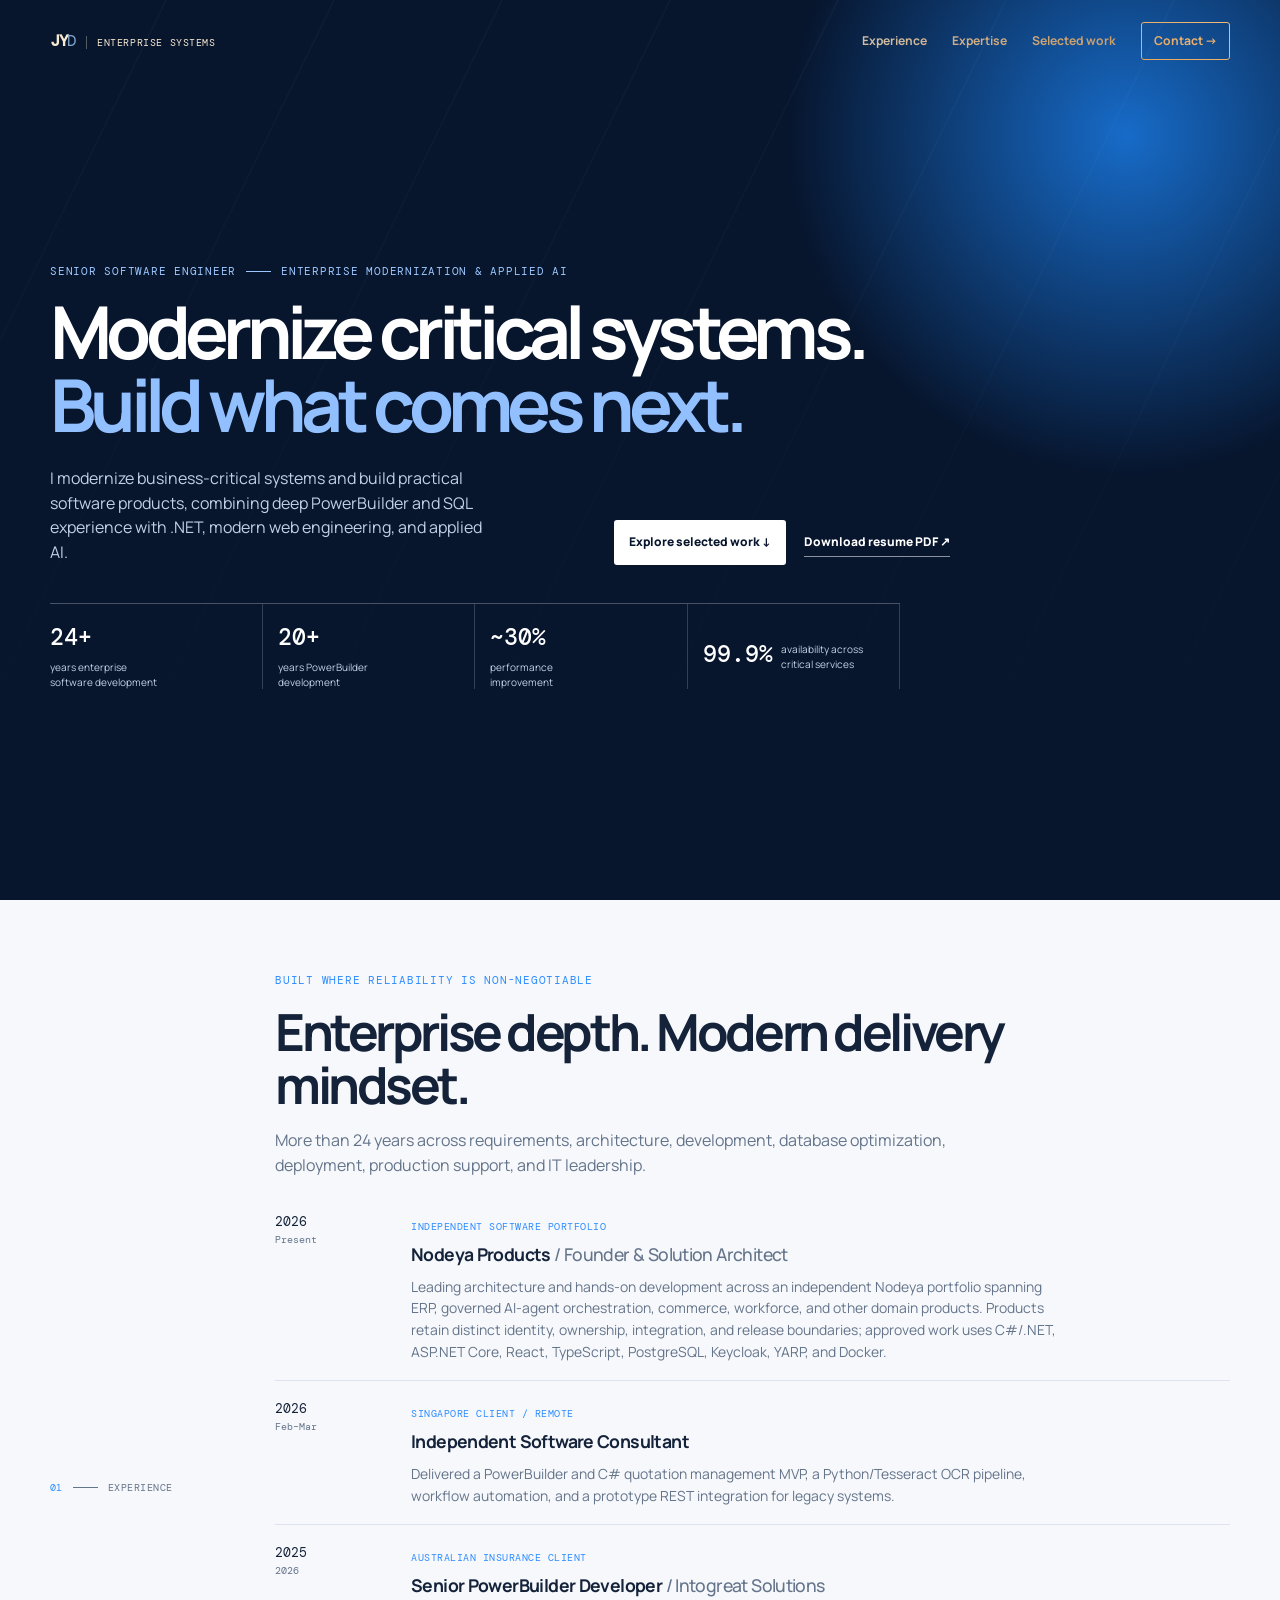
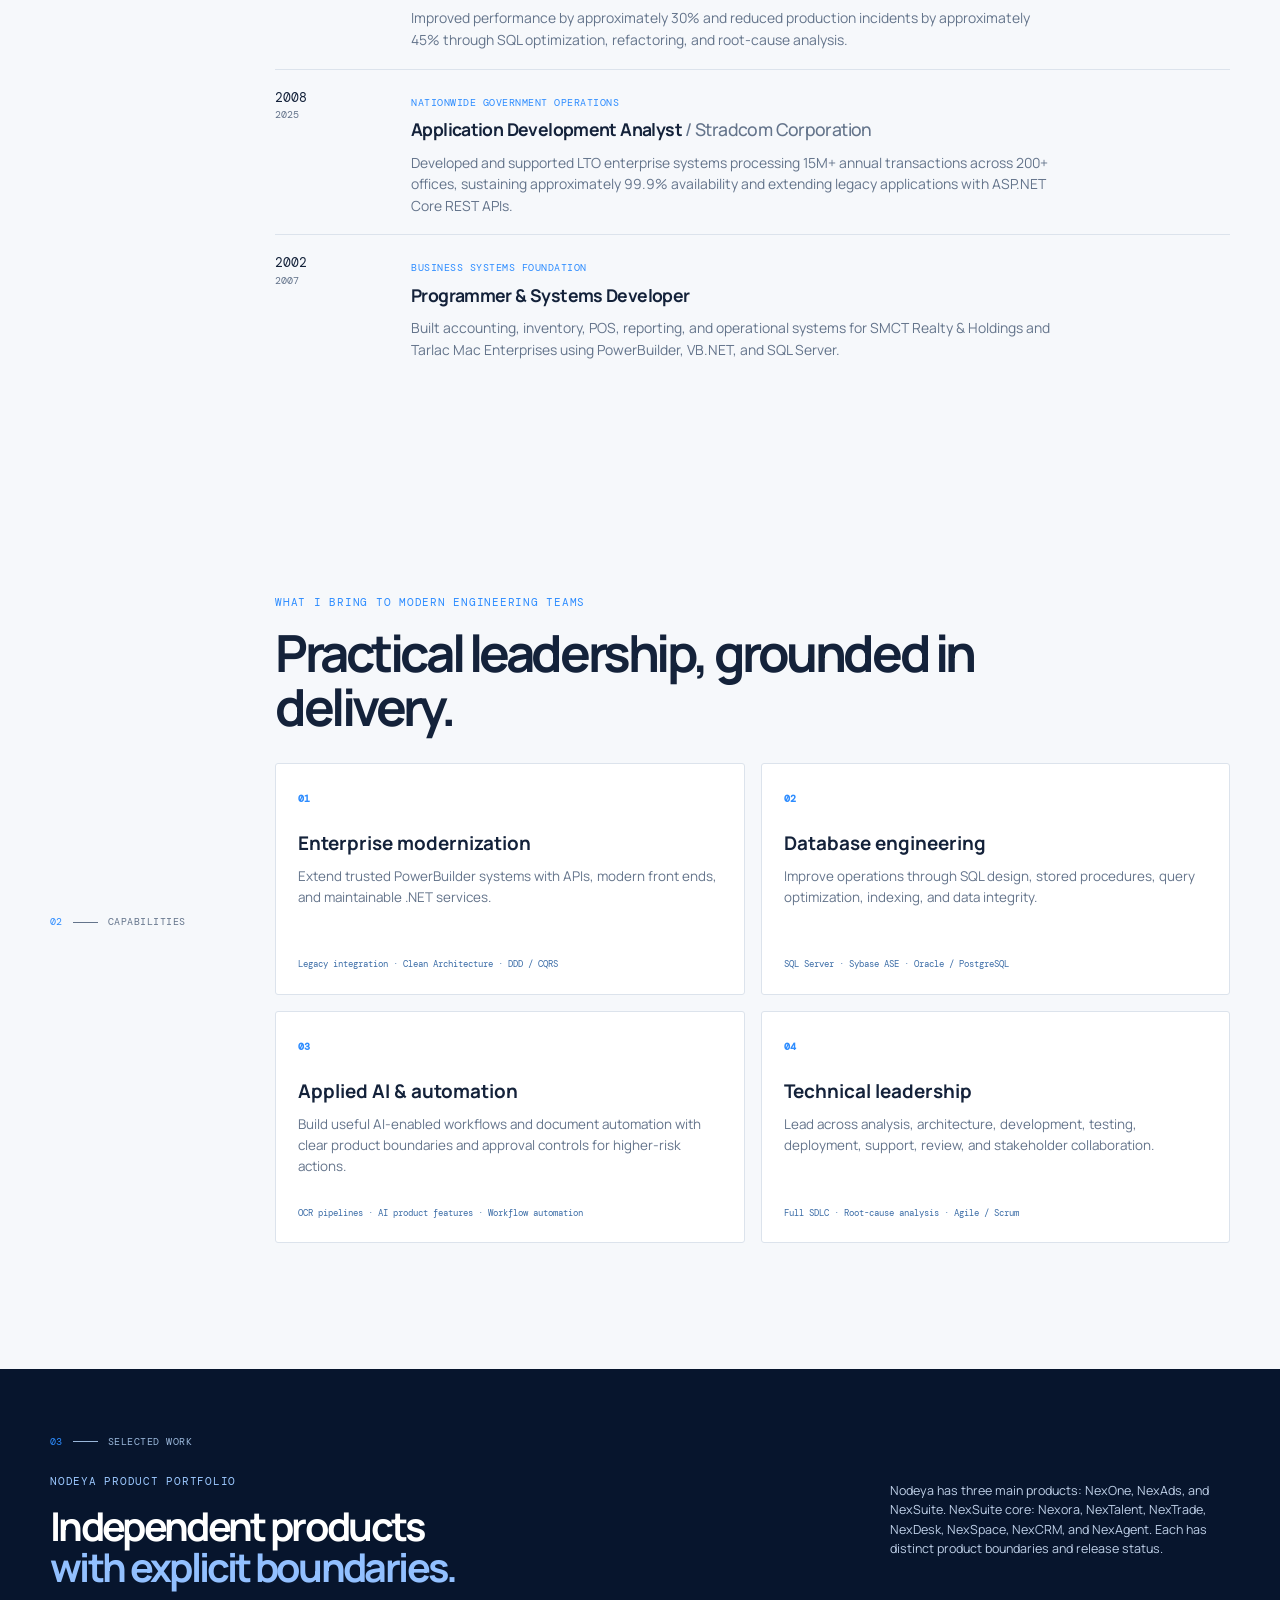
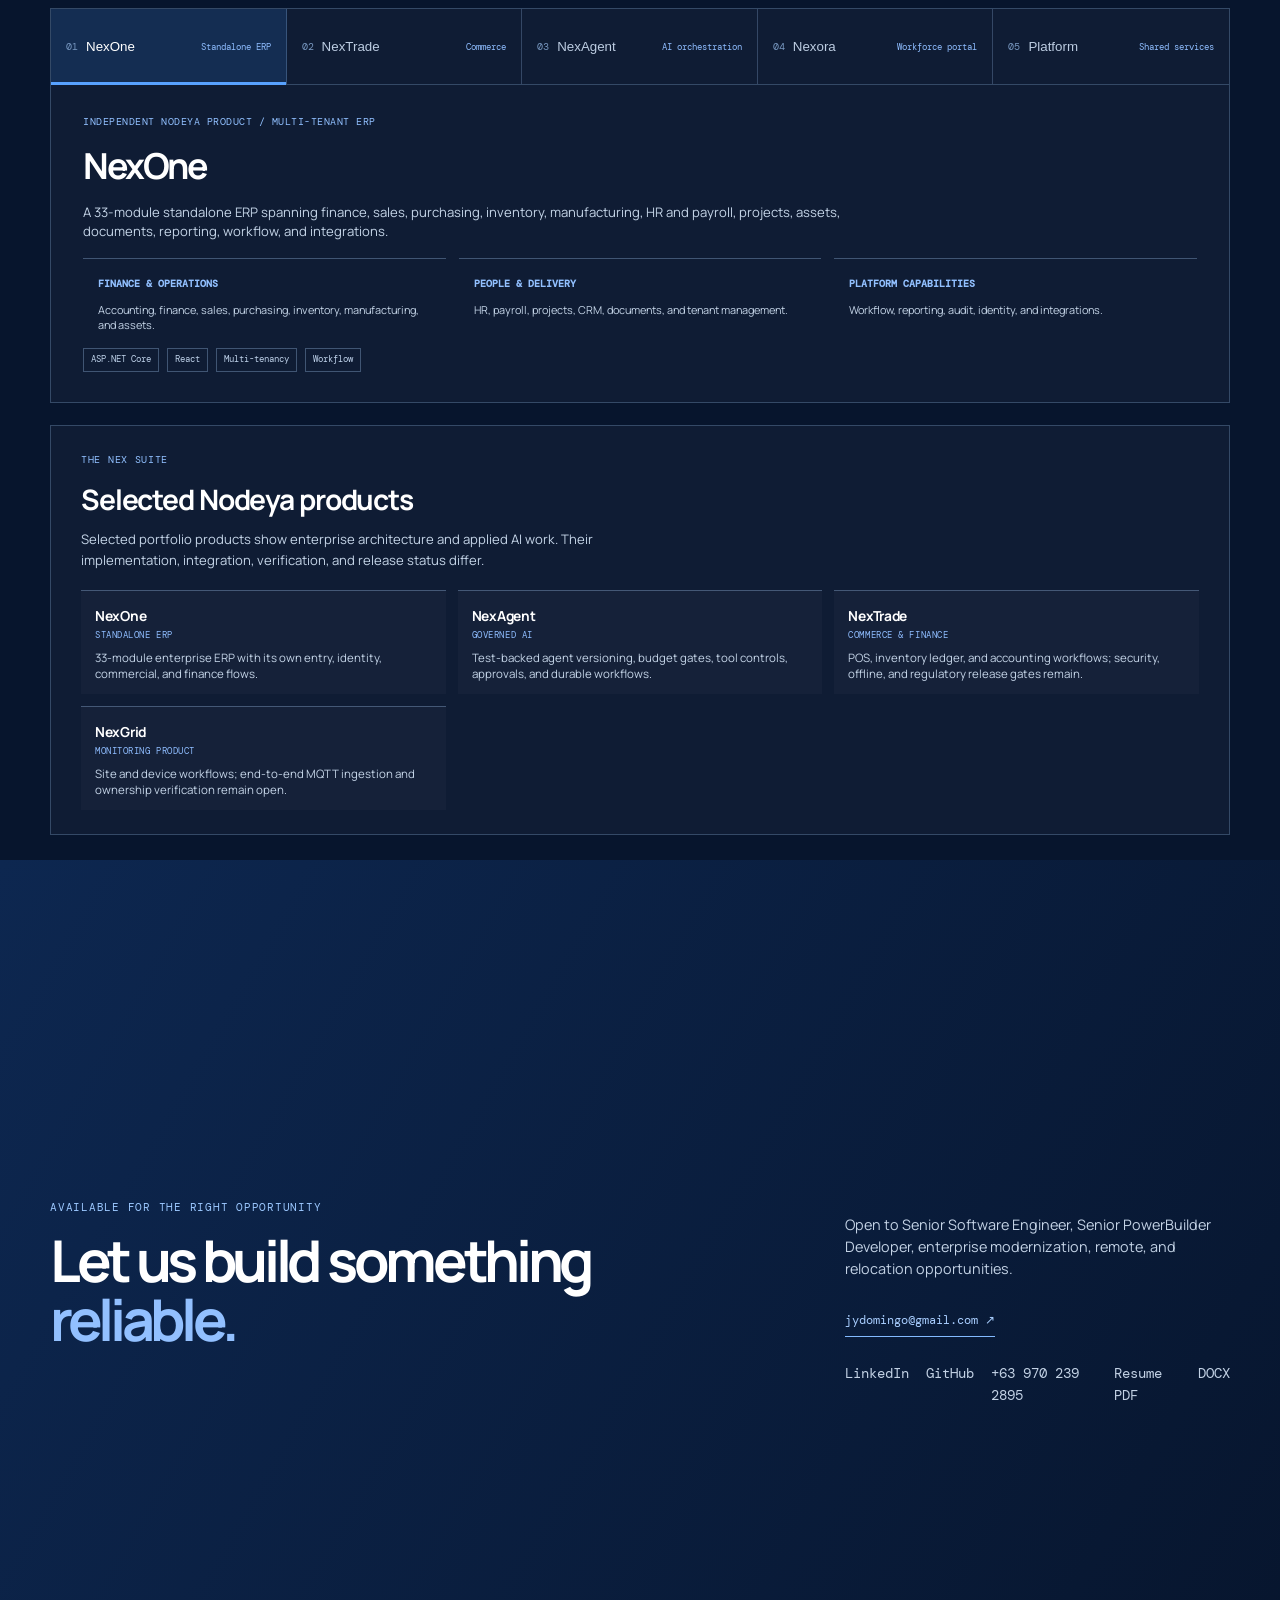
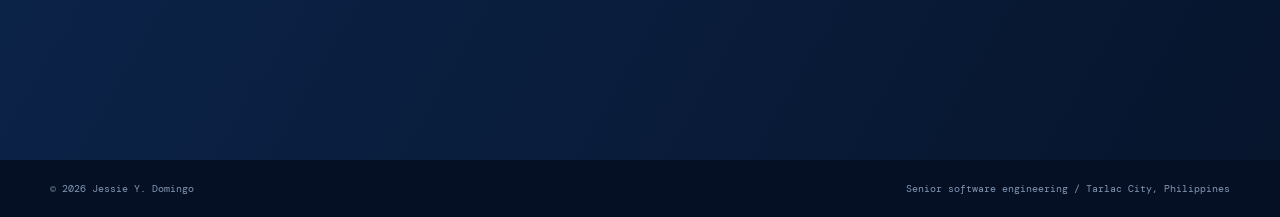
==== commit 6e3cb121: "Polish portfolio and resume" ====
--- a/index.html
+++ b/index.html
@@ -1,20 +1,20 @@
 <!doctype html>
-<html lang="en"><head><meta charset="utf-8"><meta name="viewport" content="width=device-width,initial-scale=1"><meta name="theme-color" content="#07152d"><meta name="description" content="Jessie Y. Domingo, Senior Software Engineer specializing in enterprise application modernization and solution architecture"><title>Jessie Y. Domingo | Senior Software Engineer</title><link rel="preconnect" href="https://fonts.googleapis.com"><link rel="preconnect" href="https://fonts.gstatic.com" crossorigin><link href="https://fonts.googleapis.com/css2?family=DM+Mono:wght@400;500&amp;family=Manrope:wght@400;500;600;700;800&amp;display=swap" rel="stylesheet"><link rel="stylesheet" href="styles.css"></head>
-<body><a class="skip" href="#main">Skip to content</a><div class="progress"><span></span></div><header><a class="brand" href="#top"><b>JY</b><i>D</i><small>Enterprise systems</small></a><button class="menu" aria-expanded="false" aria-controls="nav"><span class="sr">Menu</span><i></i><i></i></button><nav id="nav"><a href="#experience">Experience</a><a href="#products">Products</a><a href="#capabilities">Capabilities</a><a class="nav-cta" href="#contact">Contact &rarr;</a></nav></header>
+<html lang="en"><head><meta charset="utf-8"><meta name="viewport" content="width=device-width,initial-scale=1"><meta name="theme-color" content="#07152d"><meta name="description" content="Jessie Y. Domingo is a senior software engineer focused on enterprise modernization, .NET, PowerBuilder, and governed AI-agent engineering"><link rel="canonical" href="https://jessie-portfolio.jydomingo.workers.dev/"><meta property="og:type" content="website"><meta property="og:site_name" content="Jessie Y. Domingo Portfolio"><meta property="og:title" content="Jessie Y. Domingo | Senior Software Engineer"><meta property="og:description" content="Enterprise modernization, .NET, PowerBuilder, and governed AI-agent engineering backed by 24+ years of experience."><meta property="og:url" content="https://jessie-portfolio.jydomingo.workers.dev/"><meta name="twitter:card" content="summary"><meta name="twitter:title" content="Jessie Y. Domingo | Senior Software Engineer"><meta name="twitter:description" content="Enterprise modernization, PowerBuilder, C#/.NET, SQL, and applied AI product work."><title>Jessie Y. Domingo | Senior Software Engineer</title><link rel="preconnect" href="https://fonts.googleapis.com"><link rel="preconnect" href="https://fonts.gstatic.com" crossorigin><link href="https://fonts.googleapis.com/css2?family=DM+Mono:wght@400;500&amp;family=Manrope:wght@400;500;600;700;800&amp;display=swap" rel="stylesheet"><link rel="stylesheet" href="styles.css"><link rel="stylesheet" href="compact.css"><link rel="stylesheet" href="viewport.css"><link rel="stylesheet" href="transparent-header.css"></head>
+<body><a class="skip" href="#main">Skip to content</a><div class="progress"><span></span></div><header><a class="brand" href="#top"><b>JY</b><i>D</i><small>Enterprise systems</small></a><button class="menu" aria-expanded="false" aria-controls="nav"><span class="sr">Menu</span><i></i><i></i></button><nav id="nav"><a href="#experience">Experience</a><a href="#capabilities">Expertise</a><a href="#products">Selected work</a><a class="nav-cta" href="#contact">Contact &rarr;</a></nav></header>
 <main id="main">
-<section id="top" class="hero"><div class="grid"></div><div class="shell"><p class="eyebrow reveal">Senior software engineer <b></b> enterprise modernization</p><h1 class="reveal">Business-critical systems,<br><em>made ready for what is next.</em></h1><div class="intro reveal"><p>Jessie Y. Domingo builds and modernizes reliable enterprise applications across PowerBuilder, .NET, SQL Server, and modern web technologies.</p><div><a class="button" href="#products">Explore portfolio &darr;</a><a class="resume" href="Jessie_Domingo_Updated_Senior_Software_Engineer_Resume.docx" download>Download resume &nearr;</a></div></div><div class="stats reveal"><div><strong>24+</strong><span>years enterprise<br>software development</span></div><div><strong>20+</strong><span>years PowerBuilder<br>development</span></div><div><strong>15M+</strong><span>annual transactions<br>supported</span></div><div><strong>200+</strong><span>government offices<br>supported nationwide</span></div></div></div></section>
+<section id="top" class="hero"><div class="grid"></div><div class="shell"><p class="eyebrow reveal">Senior software engineer <b></b> enterprise modernization &amp; applied AI</p><h1 class="reveal">Modernize critical systems.<br><em>Build what comes next.</em></h1><div class="intro reveal"><p>I modernize business-critical systems and build practical software products, combining deep PowerBuilder and SQL experience with .NET, modern web engineering, and applied AI.</p><div><a class="button" href="#products">Explore selected work &darr;</a><a class="resume" href="Jessie_Domingo_Senior_Software_Engineer_Resume.pdf" download>Download resume PDF &nearr;</a></div></div><div class="stats reveal"><div><strong>24+</strong><span>years enterprise<br>software development</span></div><div><strong>20+</strong><span>years PowerBuilder<br>development</span></div><div><strong>~30%</strong><span>performance<br>improvement</span></div><div><strong>99.9%</strong><span>availability across<br>critical services</span></div></div></div></section>
 <section id="experience" class="section shell"><aside><b>01</b><i></i><span>Experience</span></aside><div><p class="eyebrow blue">Built where reliability is non-negotiable</p><h2>Enterprise depth. Modern delivery mindset.</h2><p class="lede">More than 24 years across requirements, architecture, development, database optimization, deployment, production support, and IT leadership.</p><div class="timeline">
-<article class="reveal"><time>2026<small>Present</small></time><div><label>Business technology leadership</label><h3>IT Supervisor <em>/ Eljin Corporation</em></h3><p>Leading business-critical IT operations, infrastructure, security, continuity, technology evaluation, support, and process improvement while developing commerce, employee portal, and solar monitoring applications.</p></div></article>
-<article class="reveal"><time>2026<small>Present</small></time><div><label>Independent software portfolio</label><h3>Nodeya Products &amp; Enterprise Applications</h3><p>Architecting modular, multi-tenant enterprise products with C#, ASP.NET Core, React, TypeScript, REST APIs, PostgreSQL/SQL Server, OIDC/JWT, and Docker.</p></div></article>
+<article class="reveal"><time>2026<small>Present</small></time><div><label>Independent software portfolio</label><h3>Nodeya Products <em>/ Founder &amp; Solution Architect</em></h3><p>Leading architecture and hands-on development across an independent Nodeya portfolio spanning ERP, governed AI-agent orchestration, commerce, workforce, and other domain products. Products retain distinct identity, ownership, integration, and release boundaries; approved work uses C#/.NET, ASP.NET Core, React, TypeScript, PostgreSQL, Keycloak, YARP, and Docker.</p></div></article>
 <article class="reveal"><time>2026<small>Feb&ndash;Mar</small></time><div><label>Singapore client / remote</label><h3>Independent Software Consultant</h3><p>Delivered a PowerBuilder and C# quotation management MVP, a Python/Tesseract OCR pipeline, workflow automation, and a prototype REST integration for legacy systems.</p></div></article>
 <article class="reveal"><time>2025<small>2026</small></time><div><label>Australian insurance client</label><h3>Senior PowerBuilder Developer <em>/ Intogreat Solutions</em></h3><p>Improved performance by approximately 30% and reduced production incidents by approximately 45% through SQL optimization, refactoring, and root-cause analysis.</p></div></article>
 <article class="reveal"><time>2008<small>2025</small></time><div><label>Nationwide government operations</label><h3>Application Development Analyst <em>/ Stradcom Corporation</em></h3><p>Developed and supported LTO enterprise systems processing 15M+ annual transactions across 200+ offices, sustaining approximately 99.9% availability and extending legacy applications with ASP.NET Core REST APIs.</p></div></article>
 <article class="reveal"><time>2002<small>2007</small></time><div><label>Business systems foundation</label><h3>Programmer &amp; Systems Developer</h3><p>Built accounting, inventory, POS, reporting, and operational systems for SMCT Realty &amp; Holdings and Tarlac Mac Enterprises using PowerBuilder, VB.NET, and SQL Server.</p></div></article></div></div></section>
-<section id="products" class="products"><div class="shell"><aside><b>02</b><i></i><span>Product portfolio</span></aside><div class="product-title"><div><p class="eyebrow">Nodeya product ecosystem</p><h2>Connected products for<br><em>enterprise operations.</em></h2></div><p>NexOne is the flagship Nodeya ERP, supported by a shared platform foundation and complementary enterprise product work.</p></div><div class="explorer reveal"><div class="tabs" role="tablist"><button class="tab active" role="tab" aria-selected="true" aria-controls="nexone" data-panel="nexone"><b>01</b>NexOne <small>Flagship ERP</small></button><button class="tab" role="tab" aria-selected="false" aria-controls="nexads" data-panel="nexads"><b>02</b>NexAds <small>AI marketing</small></button><button class="tab" role="tab" aria-selected="false" aria-controls="nexora" data-panel="nexora"><b>03</b>Nexora <small>Commerce</small></button><button class="tab" role="tab" aria-selected="false" aria-controls="platform" data-panel="platform"><b>04</b>Platform <small>Shared services</small></button></div>
-<article id="nexone" class="panel active" role="tabpanel"><label>Nodeya flagship / multi-tenant ERP</label><h3>NexOne</h3><p>A modular ERP spanning accounting, finance, CRM, sales, purchasing, inventory, manufacturing, HR and payroll, projects, asset management, document management, reporting, workflow automation, tenant management, and integrations.</p><div class="modules"><div><b>Finance &amp; operations</b><span>Accounting, finance, sales, purchasing, inventory, manufacturing, and assets.</span></div><div><b>People &amp; delivery</b><span>HR, payroll, projects, CRM, documents, and tenant management.</span></div><div><b>Platform capabilities</b><span>Workflow, reporting, audit, identity, and integrations.</span></div></div><footer class="chips"><span>ASP.NET Core</span><span>React</span><span>Multi-tenancy</span><span>Workflow</span></footer></article>
-<article id="nexads" class="panel" role="tabpanel" hidden><label>Nodeya product / AI marketing platform</label><h3>NexAds</h3><p>A standalone multi-tenant AI marketing product covering campaign management, content generation, analytics, reporting, automation, CRM, brand management, team collaboration, and enterprise administration.</p><div class="modules"><div><b>Campaign intelligence</b><span>Campaign lifecycle, content generation, analytics, recommendations, and reporting.</span></div><div><b>Marketing operations</b><span>CRM, automation, brand management, and collaboration.</span></div><div><b>Enterprise foundation</b><span>Tenant management, identity, billing, assets, and AI abstractions.</span></div></div><footer class="chips"><span>ASP.NET Core</span><span>AI abstraction</span><span>Automation</span><span>Multi-tenancy</span></footer></article>
-<article id="nexora" class="panel" role="tabpanel" hidden><label>Enterprise commerce &amp; inventory suite</label><h3>Nexora</h3><p>A multi-organization commerce and inventory application covering access management, catalog, inventory ledger, purchasing, sales issuance, transfers, stock counts, reporting, audit, and forecasting foundations.</p><div class="modules"><div><b>Inventory control</b><span>Catalog, ledger, stock counts, transfers, and branch-aware operations.</span></div><div><b>Commercial workflow</b><span>Purchasing, receiving, sales issuance, returns, reservations, and suppliers.</span></div><div><b>Operational visibility</b><span>Reporting, audit evidence, forecasting, and scoped permissions.</span></div></div><footer class="chips"><span>.NET</span><span>React</span><span>PostgreSQL</span><span>OIDC</span></footer></article>
-<article id="platform" class="panel" role="tabpanel" hidden><label>Nodeya shared foundation</label><h3>Platform Services</h3><p>A shared architecture for identity and SSO, subscriptions, notifications, audit logs, file storage, API gateway, and service status supporting current and future Nodeya products.</p><div class="modules"><div><b>Identity &amp; access</b><span>Accounts, sessions, roles, permissions, API access, and SSO.</span></div><div><b>Shared operations</b><span>Notifications, audit logs, file storage, subscriptions, and status.</span></div><div><b>Connectivity</b><span>API gateway and packages for independent product frontends and backends.</span></div></div><footer class="chips"><span>.NET APIs</span><span>SSO</span><span>Audit</span><span>API gateway</span></footer></article></div><p class="support">Additional enterprise work <span>Eljin employee portal</span><span>NexGrid solar monitoring</span><span>OCR &amp; workflow automation</span></p></div></section>
-<section id="capabilities" class="section shell"><aside><b>03</b><i></i><span>Capabilities</span></aside><div><p class="eyebrow blue">What I bring to senior engineering teams</p><h2>Practical leadership, grounded in delivery.</h2><div class="cards"><article class="reveal"><b>01</b><h3>Enterprise modernization</h3><p>Extend trusted PowerBuilder systems with APIs, modern front ends, and maintainable .NET services.</p><small>Legacy integration &middot; Clean Architecture &middot; DDD / CQRS</small></article><article class="reveal"><b>02</b><h3>Database engineering</h3><p>Improve operations through SQL design, stored procedures, query optimization, indexing, and data integrity.</p><small>SQL Server &middot; Sybase ASE &middot; Oracle / PostgreSQL</small></article><article class="reveal"><b>03</b><h3>Technical leadership</h3><p>Lead across analysis, architecture, development, testing, deployment, support, review, and stakeholder collaboration.</p><small>Full SDLC &middot; Root-cause analysis &middot; Agile / Scrum</small></article></div></div></section>
-<section id="contact" class="contact"><div class="shell"><div><p class="eyebrow">Available for the right opportunity</p><h2>Let us build something<br><em>reliable.</em></h2></div><div><p>Open to Senior Software Engineer, Senior PowerBuilder Developer, enterprise modernization, remote, and relocation opportunities.</p><a class="mail" href="mailto:jydomingo@gmail.com">jydomingo@gmail.com &nearr;</a><p class="links"><a href="https://linkedin.com/in/jessie-domingo" target="_blank" rel="noopener noreferrer">LinkedIn</a><a href="https://github.com/jydomingo" target="_blank" rel="noopener noreferrer">GitHub</a><a href="tel:+639702392895">+63 970 239 2895</a><a href="Jessie_Domingo_Updated_Senior_Software_Engineer_Resume.docx" download>Resume</a></p></div></div></section>
+<section id="capabilities" class="section shell"><aside><b>02</b><i></i><span>Capabilities</span></aside><div><p class="eyebrow blue">What I bring to modern engineering teams</p><h2>Practical leadership, grounded in delivery.</h2><div class="cards"><article class="reveal"><b>01</b><h3>Enterprise modernization</h3><p>Extend trusted PowerBuilder systems with APIs, modern front ends, and maintainable .NET services.</p><small>Legacy integration &middot; Clean Architecture &middot; DDD / CQRS</small></article><article class="reveal"><b>02</b><h3>Database engineering</h3><p>Improve operations through SQL design, stored procedures, query optimization, indexing, and data integrity.</p><small>SQL Server &middot; Sybase ASE &middot; Oracle / PostgreSQL</small></article><article class="reveal"><b>03</b><h3>Applied AI &amp; automation</h3><p>Build useful AI-enabled workflows and document automation with clear product boundaries and approval controls for higher-risk actions.</p><small>OCR pipelines &middot; AI product features &middot; Workflow automation</small></article><article class="reveal"><b>04</b><h3>Technical leadership</h3><p>Lead across analysis, architecture, development, testing, deployment, support, review, and stakeholder collaboration.</p><small>Full SDLC &middot; Root-cause analysis &middot; Agile / Scrum</small></article></div></div></section>
+<section id="products" class="products"><div class="shell"><aside><b>03</b><i></i><span>Selected work</span></aside><div class="product-title"><div><p class="eyebrow">Nodeya product portfolio</p><h2>Independent products<br><em>with explicit boundaries.</em></h2></div><p>Nodeya has three main products: NexOne, NexAds, and NexSuite. NexSuite core: Nexora, NexTalent, NexTrade, NexDesk, NexSpace, NexCRM, and NexAgent. Each has distinct product boundaries and release status.</p></div><div class="explorer reveal"><div class="tabs" role="tablist"><button class="tab active" role="tab" aria-selected="true" aria-controls="nexone" data-panel="nexone"><b>01</b>NexOne <small>Standalone ERP</small></button><button class="tab" role="tab" aria-selected="false" aria-controls="nextrade" data-panel="nextrade"><b>02</b>NexTrade <small>Commerce</small></button><button class="tab" role="tab" aria-selected="false" aria-controls="nexagent" data-panel="nexagent"><b>03</b>NexAgent <small>AI orchestration</small></button><button class="tab" role="tab" aria-selected="false" aria-controls="nexora" data-panel="nexora"><b>04</b>Nexora <small>Workforce portal</small></button><button class="tab" role="tab" aria-selected="false" aria-controls="platform" data-panel="platform"><b>05</b>Platform <small>Shared services</small></button></div>
+<article id="nexone" class="panel active" role="tabpanel"><label>Independent Nodeya product / multi-tenant ERP</label><h3>NexOne</h3><p>A 33-module standalone ERP spanning finance, sales, purchasing, inventory, manufacturing, HR and payroll, projects, assets, documents, reporting, workflow, and integrations.</p><div class="modules"><div><b>Finance &amp; operations</b><span>Accounting, finance, sales, purchasing, inventory, manufacturing, and assets.</span></div><div><b>People &amp; delivery</b><span>HR, payroll, projects, CRM, documents, and tenant management.</span></div><div><b>Platform capabilities</b><span>Workflow, reporting, audit, identity, and integrations.</span></div></div><footer class="chips"><span>ASP.NET Core</span><span>React</span><span>Multi-tenancy</span><span>Workflow</span></footer></article>
+<article id="nextrade" class="panel" role="tabpanel" hidden><label>Nodeya product / commerce &amp; operations</label><h3>NexTrade</h3><p>A multi-organization commerce and operations platform covering product catalog, purchasing, inventory ledger, point-of-sale, double-entry general ledger, Philippine e-invoicing support, reporting, audit, and forecasting foundations.</p><div class="modules"><div><b>Inventory control</b><span>Catalog, ledger, stock counts, transfers, and branch-aware operations.</span></div><div><b>Commercial workflow</b><span>Purchasing, receiving, sales issuance, point-of-sale, returns, reservations, and suppliers.</span></div><div><b>Financial &amp; platform</b><span>Double-entry general ledger, e-invoicing support, reporting, audit evidence, and scoped permissions.</span></div></div><footer class="chips"><span>.NET</span><span>React</span><span>PostgreSQL</span><span>Capacitor</span></footer></article>
+<article id="nexagent" class="panel" role="tabpanel" hidden><label>Nodeya product / governed AI agent orchestration</label><h3>NexAgent</h3><p>A governed agent platform with immutable agent releases, model-provider routing, pre-call budget gates, an idempotent tool registry, digest-bound approvals, and durable workflows. Early slices were live-verified with a mock provider on a temporary local stack; later slices are test-backed and not live-verified.</p><div class="modules"><div><b>Agent lifecycle</b><span>Versioned definitions and runs pinned to the exact content digest and model.</span></div><div><b>Cost &amp; access controls</b><span>Budget gates, tool revocation, and approval checks for higher-risk actions.</span></div><div><b>Recoverable execution</b><span>Workflow checkpoints, replay protection, and permission-bounded handoffs.</span></div></div><footer class="chips"><span>ASP.NET Core</span><span>PostgreSQL</span><span>Model gateway</span><span>Approval workflow</span></footer><a class="case-link" href="NexAgent/CASE_STUDY.md">Read the NexAgent case study &rarr;</a></article>
+<article id="nexora" class="panel" role="tabpanel" hidden><label>Nodeya product / corporate &amp; employee portal</label><h3>Nexora</h3><p>The corporate website and secured employee portal of the Nodeya ecosystem, doubling as the canonical tenant, organization, and identity directory consumed by downstream products.</p><div class="modules"><div><b>Employee experience</b><span>Announcements, digital forms and approvals, knowledge base, learning, events, and support tickets.</span></div><div><b>Organization directory</b><span>Canonical tenant, organization, and user identity records for the ecosystem.</span></div><div><b>Platform integration</b><span>Keycloak-backed SSO, scoped service tokens, and durable outbox delivery.</span></div></div><footer class="chips"><span>Keycloak OIDC</span><span>.NET</span><span>React</span><span>Outbox</span></footer></article>
+<article id="platform" class="panel" role="tabpanel" hidden><label>Nodeya shared foundation</label><h3>Platform Services</h3><p>A modular platform target for approved shared capabilities such as platform accounts, billing, identity, audit, notifications, and file storage. Product-owned records and access rules remain with each product; migration and verification status vary.</p><div class="modules"><div><b>Identity &amp; access</b><span>Accounts, sessions, roles, permissions, API access, and SSO.</span></div><div><b>Commerce &amp; billing</b><span>Product catalog, subscriptions, payments, billing, and revenue.</span></div><div><b>Shared operations</b><span>Scoped audit, notifications, file storage, YARP gateway, and status.</span></div></div><footer class="chips"><span>.NET APIs</span><span>YARP</span><span>Keycloak OIDC</span><span>Outbox</span></footer></article></div><div class="suite reveal"><p class="suite-eyebrow">The Nex Suite</p><h3>Selected Nodeya products</h3><p class="suite-lede">Selected portfolio products show enterprise architecture and applied AI work. Their implementation, integration, verification, and release status differ.</p><div class="suite-grid"><a class="suite-item" href="NexOne/CASE_STUDY.md"><b>NexOne</b><i>Standalone ERP</i><span>33-module enterprise ERP with its own entry, identity, commercial, and finance flows.</span></a><a class="suite-item" href="NexAgent/CASE_STUDY.md"><b>NexAgent</b><i>Governed AI</i><span>Test-backed agent versioning, budget gates, tool controls, approvals, and durable workflows.</span></a><a class="suite-item" href="NexTrade/CASE_STUDY.md"><b>NexTrade</b><i>Commerce &amp; finance</i><span>POS, inventory ledger, and accounting workflows; security, offline, and regulatory release gates remain.</span></a><a class="suite-item" href="NexGrid/CASE_STUDY.md"><b>NexGrid</b><i>Monitoring product</i><span>Site and device workflows; end-to-end MQTT ingestion and ownership verification remain open.</span></a></div></div></div></div></section>
+<section id="contact" class="contact"><div class="shell"><div><p class="eyebrow">Available for the right opportunity</p><h2>Let us build something<br><em>reliable.</em></h2></div><div><p>Open to Senior Software Engineer, Senior PowerBuilder Developer, enterprise modernization, remote, and relocation opportunities.</p><a class="mail" href="mailto:jydomingo@gmail.com">jydomingo@gmail.com &nearr;</a><p class="links"><a href="https://linkedin.com/in/jessie-domingo" target="_blank" rel="noopener noreferrer">LinkedIn</a><a href="https://github.com/jydomingo" target="_blank" rel="noopener noreferrer">GitHub</a><a href="tel:+639702392895">+63 970 239 2895</a><a href="Jessie_Domingo_Senior_Software_Engineer_Resume.pdf" download>Resume PDF</a><a href="Jessie_Domingo_Senior_Software_Engineer_Resume.docx" download>DOCX</a></p></div></div></section>
 </main><footer class="site-footer"><div class="shell"><span>&copy; <span id="year"></span> Jessie Y. Domingo</span><span>Senior software engineering / Tarlac City, Philippines</span></div></footer><script src="script.js"></script></body></html>
--- a/styles.css
+++ b/styles.css
@@ -1 +1,5 @@
-:root{--n:#07152d;--i:#14223a;--m:#64748b;--b:#2d8cff;--w:#fff;--p:#f6f8fb;--l:#dce3ec;--mono:'DM Mono',monospace;--sans:Manrope,Arial,sans-serif;--max:1180px}*{box-sizing:border-box}html{scroll-behavior:smooth}body{margin:0;background:var(--p);color:var(--i);font-family:var(--sans);line-height:1.55}a{color:inherit;text-decoration:none}.shell{width:min(calc(100% - 64px),var(--max));margin:auto}.skip,.sr{position:absolute;left:-999px}.skip:focus{left:1rem;top:1rem;z-index:9;background:#fff;padding:8px}.progress{position:fixed;z-index:30;top:0;width:100%;height:3px}.progress span{display:block;width:0;height:100%;background:var(--b)}header{position:absolute;z-index:5;top:0;left:50%;transform:translateX(-50%);display:flex;align-items:center;justify-content:space-between;width:min(calc(100% - 64px),var(--max));height:82px;color:#fff}.brand{font-family:var(--mono);letter-spacing:-.08em}.brand i{color:#88beff;font-style:normal}.brand small{margin-left:10px;padding-left:10px;border-left:1px solid #ffffff55;font-size:.6rem;letter-spacing:.06em;text-transform:uppercase}nav{display:flex;align-items:center;gap:25px;font-size:.76rem;font-weight:700}nav>a{opacity:.85}nav>a:hover{opacity:1}.nav-cta{padding:9px 12px;border:1px solid #ffffff88;border-radius:3px;opacity:1}.nav-cta:hover{background:#fff;color:var(--n)}.menu{display:none}.hero{position:relative;overflow:hidden;padding:158px 0 36px;min-height:760px;background:radial-gradient(circle at 88% 15%,#176bc8 0,transparent 25%),var(--n);color:#fff}.grid{position:absolute;inset:0;background-image:linear-gradient(#8bb8ee18 1px,transparent 1px),linear-gradient(90deg,#8bb8ee18 1px,transparent 1px);background-size:62px 62px;mask-image:linear-gradient(#000,transparent)}.hero .shell{position:relative}.eyebrow{display:flex;gap:10px;align-items:center;margin:0 0 16px;color:#9cc8ff;font-family:var(--mono);font-size:.67rem;letter-spacing:.07em;text-transform:uppercase}.eyebrow b{width:25px;height:1px;background:currentColor}.blue{color:var(--b)}h1,h2,h3,p{margin-top:0}h1{max-width:1050px;margin:0;font-size:clamp(3.2rem,6.5vw,6.5rem);line-height:.99;letter-spacing:-.078em}h1 em,h2 em{color:#92c0ff;font-style:normal}.intro{display:flex;justify-content:space-between;align-items:end;gap:35px;max-width:900px;margin:42px 0 75px}.intro>p{max-width:450px;margin:0;color:#c1d1e5;font-size:1rem}.button,.resume{display:inline-flex;align-items:center;gap:18px;font-size:.75rem;font-weight:800}.button{padding:13px 15px;background:#fff;color:var(--n);border-radius:3px}.button:hover{background:#ddecff}.resume{margin-left:18px;padding-bottom:4px;border-bottom:1px solid #ffffff88}.stats{display:grid;grid-template-columns:repeat(4,1fr);max-width:850px;border-top:1px solid #ffffff44}.stats div{min-height:85px;padding:16px 15px 0 0;border-right:1px solid #ffffff2e}.stats div+div{padding-left:15px}.stats strong{display:block;font-family:var(--mono);font-size:1.45rem;font-weight:500}.stats span{display:block;margin-top:4px;color:#c4d2e5;font-size:.63rem;line-height:1.45}.stats div:last-child{display:flex;align-items:center;gap:8px}.dot{width:7px;height:7px;border-radius:50%;background:#6be6ad;box-shadow:0 0 0 5px #6be6ad22}.section{display:grid;grid-template-columns:170px 1fr;gap:55px;padding:108px 0}.section aside,.products aside{display:flex;align-items:center;gap:10px;padding-top:7px;color:var(--m);font-family:var(--mono);font-size:.62rem;letter-spacing:.05em;text-transform:uppercase}.section aside b,.products aside b{color:var(--b);font-weight:400}.section aside i,.products aside i{width:25px;height:1px;background:currentColor}h2{max-width:760px;margin:0 0 17px;font-size:clamp(2.25rem,4vw,4rem);line-height:1.04;letter-spacing:-.067em}.lede{max-width:700px;color:var(--m);font-size:1rem}.timeline{margin-top:55px}.timeline article{display:grid;grid-template-columns:108px 1fr;gap:28px;padding:0 0 28px;margin-bottom:28px;border-bottom:1px solid var(--l)}.timeline article:last-child{border:0}.timeline time{font-family:var(--mono);font-size:.84rem}.timeline time small{display:block;color:var(--m);font-size:.6rem}.timeline label,.panel label{color:var(--b);font-family:var(--mono);font-size:.63rem;letter-spacing:.05em;text-transform:uppercase}.timeline h3{margin:4px 0 8px;font-size:1.1rem;letter-spacing:-.035em}.timeline h3 em{color:var(--m);font-style:normal;font-weight:500}.timeline p{max-width:650px;margin:0;color:var(--m);font-size:.87rem}.products{padding:106px 0 58px;background:var(--n);color:#fff}.products aside{margin-bottom:55px;color:#9ab7da}.product-title{display:flex;justify-content:space-between;gap:50px;margin-bottom:45px}.product-title h2{margin:0}.product-title>p{max-width:340px;margin:20px 0 0;color:#bfd0e8;font-size:.87rem}.explorer{border:1px solid #9bc1ee44;background:#ffffff08}.tabs{display:grid;grid-template-columns:repeat(4,1fr);border-bottom:1px solid #9bc1ee44}.tab{position:relative;display:flex;align-items:center;gap:8px;min-height:75px;padding:12px 15px;border:0;border-right:1px solid #9bc1ee44;background:transparent;color:#bdcde2;cursor:pointer;text-align:left}.tab:last-child{border:0}.tab b{color:#7898c1;font-family:var(--mono);font-size:.61rem;font-weight:400}.tab small{margin-left:auto;color:#8fbdff;font-family:var(--mono);font-size:.58rem}.tab.active{background:#3180e82b;color:#fff}.tab.active:after{position:absolute;right:0;bottom:-1px;left:0;height:3px;background:#58a2ff;content:''}.panel{padding:44px 48px 34px;animation:fade .25s}.panel label{color:#91c0ff}.panel h3{margin:6px 0 10px;font-size:clamp(2.1rem,4vw,3.6rem);letter-spacing:-.068em}.panel>p{max-width:760px;margin:0;color:#c4d4e7;font-size:1rem}.modules{display:grid;grid-template-columns:repeat(3,1fr);gap:20px;margin:38px 0 27px}.modules div{padding:15px 15px 0;border-top:1px solid #a3c7ef55}.modules b{color:#92c0ff;font-family:var(--mono);font-size:.64rem;text-transform:uppercase}.modules span{display:block;margin-top:9px;color:#c4d4e7;font-size:.8rem}.chips{display:flex;flex-wrap:wrap;gap:8px}.chips span{padding:5px 8px;border:1px solid #a3c7ef55;color:#bed1e9;font-family:var(--mono);font-size:.6rem}.support{display:flex;flex-wrap:wrap;gap:9px;margin:25px 0 0;color:#9bb3d2;font-family:var(--mono);font-size:.62rem;text-transform:uppercase}.support span{padding:4px 7px;border:1px solid #9bc1ee33}.cards{display:grid;grid-template-columns:repeat(3,1fr);gap:16px;margin-top:50px}.cards article{min-height:275px;padding:24px 22px;border:1px solid var(--l);border-radius:3px;background:#fff}.cards article>b{color:var(--b);font-family:var(--mono);font-size:.64rem}.cards h3{margin:28px 0 10px;font-size:1.18rem}.cards p{min-height:70px;color:var(--m);font-size:.84rem}.cards small{color:#3c6da7;font-family:var(--mono);font-size:.58rem}.contact{padding:85px 0;background:linear-gradient(120deg,#0d2750,var(--n));color:#fff}.contact .shell{display:flex;justify-content:space-between;gap:70px}.contact h2{margin:0;font-size:clamp(2.6rem,4.5vw,4.8rem);line-height:1.02;letter-spacing:-.075em}.contact .shell>div:last-child{width:min(385px,100%);padding-top:15px}.contact .shell>div:last-child>p{color:#c3d2e5;font-size:.9rem}.mail{display:inline-block;margin:16px 0 25px;padding-bottom:6px;border-bottom:1px solid #83baff;color:#a9ceff;font-family:var(--mono);font-size:.76rem}.links{display:flex;gap:17px;font-family:var(--mono);font-size:.64rem}.links a:hover{color:#9cc8ff}.site-footer{padding:21px 0;background:#051024;color:#8396b2;font-family:var(--mono);font-size:.61rem}.site-footer .shell{display:flex;justify-content:space-between}.reveal{opacity:0;transform:translateY(20px);transition:.65s}.reveal.visible{opacity:1;transform:none}@keyframes fade{from{opacity:0;transform:translateY(6px)}to{opacity:1;transform:none}}@media(max-width:850px){.section{grid-template-columns:1fr;gap:20px}.product-title,.contact .shell{flex-direction:column;gap:20px}.product-title>p{margin:0}.modules,.cards{grid-template-columns:1fr}.cards article{min-height:auto}.cards p{min-height:0}.tabs{grid-template-columns:repeat(2,1fr)}.tab:nth-child(2){border-right:0}.tab:nth-child(-n+2){border-bottom:1px solid #9bc1ee44}.intro{align-items:start;flex-direction:column;gap:24px}.hero{min-height:auto}}@media(max-width:620px){.shell{width:min(100% - 38px,var(--max))}header{width:calc(100% - 38px);height:68px}.brand small{display:none}nav{display:none}.menu{display:block;width:38px;height:34px;padding:7px;border:0;background:transparent;color:#fff}.menu i{display:block;width:23px;height:1px;margin:6px 0;background:currentColor}.menu[aria-expanded=true] i:first-of-type{transform:translateY(3.5px) rotate(45deg)}.menu[aria-expanded=true] i:last-of-type{transform:translateY(-3.5px) rotate(-45deg)}nav.open{position:absolute;top:56px;right:0;left:0;display:flex;flex-direction:column;align-items:stretch;gap:0;padding:8px;background:#fff;color:var(--n);box-shadow:0 16px 40px #0004}nav.open a{padding:10px;opacity:1}.nav-cta{border:0;background:#edf4ff}.hero{padding-top:125px}.grid{background-size:38px 38px}h1{font-size:clamp(2.75rem,14vw,4.2rem)}.intro{margin:32px 0 48px}.resume{margin-left:14px}.stats{grid-template-columns:repeat(2,1fr)}.stats div:nth-child(2){border-right:0}.stats div:nth-child(n+3){border-top:1px solid #ffffff2e}.section,.products{padding-top:68px;padding-bottom:68px}.products aside{margin-bottom:35px}.timeline article{grid-template-columns:1fr;gap:8px}.tabs{display:block}.tab{width:100%;min-height:54px;border-right:0!important;border-bottom:1px solid #9bc1ee44!important}.tab:last-child{border-bottom:0!important}.tab.active:after{top:0;right:auto;bottom:0;width:3px;height:auto}.panel{padding:28px 20px}.modules{gap:10px;margin:28px 0 24px}.contact{padding:62px 0}.site-footer .shell{flex-direction:column;gap:7px}}@media(prefers-reduced-motion:reduce){html{scroll-behavior:auto}.reveal{opacity:1;transform:none;transition:none}}
+:root{--n:#07152d;--i:#14223a;--m:#64748b;--b:#2d8cff;--w:#fff;--p:#f6f8fb;--l:#dce3ec;--mono:'DM Mono',monospace;--sans:Manrope,Arial,sans-serif;--max:1180px}*{box-sizing:border-box}html{scroll-behavior:smooth}body{margin:0;background:var(--p);color:var(--i);font-family:var(--sans);line-height:1.55}a{color:inherit;text-decoration:none}.shell{width:min(calc(100% - 64px),var(--max));margin:auto}.skip,.sr{position:absolute;left:-999px}.skip:focus{left:1rem;top:1rem;z-index:9;background:#fff;padding:8px}.progress{position:fixed;z-index:30;top:0;width:100%;height:3px}.progress span{display:block;width:0;height:100%;background:var(--b)}header{position:absolute;z-index:5;top:0;left:50%;transform:translateX(-50%);display:flex;align-items:center;justify-content:space-between;width:min(calc(100% - 64px),var(--max));height:82px;color:#fff}.brand{font-family:var(--mono);letter-spacing:-.08em}.brand i{color:#88beff;font-style:normal}.brand small{margin-left:10px;padding-left:10px;border-left:1px solid #ffffff55;font-size:.6rem;letter-spacing:.06em;text-transform:uppercase}nav{display:flex;align-items:center;gap:25px;font-size:.76rem;font-weight:700}nav>a{opacity:.85}nav>a:hover{opacity:1}.nav-cta{padding:9px 12px;border:1px solid #ffffff88;border-radius:3px;opacity:1}.nav-cta:hover{background:#fff;color:var(--n)}.menu{display:none}.hero{position:relative;overflow:hidden;padding:158px 0 36px;min-height:760px;background:radial-gradient(circle at 88% 15%,#176bc8 0,transparent 25%),var(--n);color:#fff}.grid{position:absolute;inset:0;background-image:linear-gradient(#8bb8ee18 1px,transparent 1px),linear-gradient(90deg,#8bb8ee18 1px,transparent 1px);background-size:62px 62px;mask-image:linear-gradient(#000,transparent)}.hero .shell{position:relative}.eyebrow{display:flex;gap:10px;align-items:center;margin:0 0 16px;color:#9cc8ff;font-family:var(--mono);font-size:.67rem;letter-spacing:.07em;text-transform:uppercase}.eyebrow b{width:25px;height:1px;background:currentColor}.blue{color:var(--b)}h1,h2,h3,p{margin-top:0}h1{max-width:1050px;margin:0;font-size:clamp(3.2rem,6.5vw,6.5rem);line-height:.99;letter-spacing:-.078em}h1 em,h2 em{color:#92c0ff;font-style:normal}.intro{display:flex;justify-content:space-between;align-items:end;gap:35px;max-width:900px;margin:42px 0 75px}.intro>p{max-width:450px;margin:0;color:#c1d1e5;font-size:1rem}.button,.resume{display:inline-flex;align-items:center;gap:18px;font-size:.75rem;font-weight:800}.button{padding:13px 15px;background:#fff;color:var(--n);border-radius:3px}.button:hover{background:#ddecff}.resume{margin-left:18px;padding-bottom:4px;border-bottom:1px solid #ffffff88}.stats{display:grid;grid-template-columns:repeat(4,1fr);max-width:850px;border-top:1px solid #ffffff44}.stats div{min-height:85px;padding:16px 15px 0 0;border-right:1px solid #ffffff2e}.stats div+div{padding-left:15px}.stats strong{display:block;font-family:var(--mono);font-size:1.45rem;font-weight:500}.stats span{display:block;margin-top:4px;color:#c4d2e5;font-size:.63rem;line-height:1.45}.stats div:last-child{display:flex;align-items:center;gap:8px}.dot{width:7px;height:7px;border-radius:50%;background:#6be6ad;box-shadow:0 0 0 5px #6be6ad22}.section{display:grid;grid-template-columns:170px 1fr;gap:55px;padding:108px 0}.section aside,.products aside{display:flex;align-items:center;gap:10px;padding-top:7px;color:var(--m);font-family:var(--mono);font-size:.62rem;letter-spacing:.05em;text-transform:uppercase}.section aside b,.products aside b{color:var(--b);font-weight:400}.section aside i,.products aside i{width:25px;height:1px;background:currentColor}h2{max-width:760px;margin:0 0 17px;font-size:clamp(2.25rem,4vw,4rem);line-height:1.04;letter-spacing:-.067em}.lede{max-width:700px;color:var(--m);font-size:1rem}.timeline{margin-top:55px}.timeline article{display:grid;grid-template-columns:108px 1fr;gap:28px;padding:0 0 28px;margin-bottom:28px;border-bottom:1px solid var(--l)}.timeline article:last-child{border:0}.timeline time{font-family:var(--mono);font-size:.84rem}.timeline time small{display:block;color:var(--m);font-size:.6rem}.timeline label,.panel label{color:var(--b);font-family:var(--mono);font-size:.63rem;letter-spacing:.05em;text-transform:uppercase}.timeline h3{margin:4px 0 8px;font-size:1.1rem;letter-spacing:-.035em}.timeline h3 em{color:var(--m);font-style:normal;font-weight:500}.timeline p{max-width:650px;margin:0;color:var(--m);font-size:.87rem}.products{padding:106px 0 58px;background:var(--n);color:#fff}.products aside{margin-bottom:55px;color:#9ab7da}.product-title{display:flex;justify-content:space-between;gap:50px;margin-bottom:45px}.product-title h2{margin:0}.product-title>p{max-width:340px;margin:20px 0 0;color:#bfd0e8;font-size:.87rem}.explorer{border:1px solid #9bc1ee44;background:#ffffff08}.tabs{display:grid;grid-template-columns:repeat(5,1fr);border-bottom:1px solid #9bc1ee44}.tab{position:relative;display:flex;align-items:center;gap:8px;min-height:75px;padding:12px 15px;border:0;border-right:1px solid #9bc1ee44;background:transparent;color:#bdcde2;cursor:pointer;text-align:left}.tab:last-child{border:0}.tab b{color:#7898c1;font-family:var(--mono);font-size:.61rem;font-weight:400}.tab small{margin-left:auto;color:#8fbdff;font-family:var(--mono);font-size:.58rem}.tab.active{background:#3180e82b;color:#fff}.tab.active:after{position:absolute;right:0;bottom:-1px;left:0;height:3px;background:#58a2ff;content:''}.panel{padding:44px 48px 34px;animation:fade .25s}.panel label{color:#91c0ff}.panel h3{margin:6px 0 10px;font-size:clamp(2.1rem,4vw,3.6rem);letter-spacing:-.068em}.panel>p{max-width:760px;margin:0;color:#c4d4e7;font-size:1rem}.modules{display:grid;grid-template-columns:repeat(3,1fr);gap:20px;margin:38px 0 27px}.modules div{padding:15px 15px 0;border-top:1px solid #a3c7ef55}.modules b{color:#92c0ff;font-family:var(--mono);font-size:.64rem;text-transform:uppercase}.modules span{display:block;margin-top:9px;color:#c4d4e7;font-size:.8rem}.chips{display:flex;flex-wrap:wrap;gap:8px}.chips span{padding:5px 8px;border:1px solid #a3c7ef55;color:#bed1e9;font-family:var(--mono);font-size:.6rem}.cards{display:grid;grid-template-columns:repeat(2,1fr);gap:16px;margin-top:50px}.cards article{min-height:275px;padding:24px 22px;border:1px solid var(--l);border-radius:3px;background:#fff}.cards article>b{color:var(--b);font-family:var(--mono);font-size:.64rem}.cards h3{margin:28px 0 10px;font-size:1.18rem}.cards p{min-height:70px;color:var(--m);font-size:.84rem}.cards small{color:#3c6da7;font-family:var(--mono);font-size:.58rem}.contact{padding:85px 0;background:linear-gradient(120deg,#0d2750,var(--n));color:#fff}.contact .shell{display:flex;justify-content:space-between;gap:70px}.contact h2{margin:0;font-size:clamp(2.6rem,4.5vw,4.8rem);line-height:1.02;letter-spacing:-.075em}.contact .shell>div:last-child{width:min(385px,100%);padding-top:15px}.contact .shell>div:last-child>p{color:#c3d2e5;font-size:.9rem}.mail{display:inline-block;margin:16px 0 25px;padding-bottom:6px;border-bottom:1px solid #83baff;color:#a9ceff;font-family:var(--mono);font-size:.76rem}.links{display:flex;gap:17px;font-family:var(--mono);font-size:.64rem}.links a:hover{color:#9cc8ff}.site-footer{padding:21px 0;background:#051024;color:#8396b2;font-family:var(--mono);font-size:.61rem}.site-footer .shell{display:flex;justify-content:space-between}.reveal{opacity:0;transform:translateY(20px);transition:.65s}.reveal.visible{opacity:1;transform:none}@keyframes fade{from{opacity:0;transform:translateY(6px)}to{opacity:1;transform:none}}@media(max-width:850px){.section{grid-template-columns:1fr;gap:20px}.product-title,.contact .shell{flex-direction:column;gap:20px}.product-title>p{margin:0}.modules,.cards{grid-template-columns:1fr}.cards article{min-height:auto}.cards p{min-height:0}.tabs{grid-template-columns:repeat(2,1fr)}.tab:nth-child(2){border-right:0}.tab:nth-child(-n+2){border-bottom:1px solid #9bc1ee44}.intro{align-items:start;flex-direction:column;gap:24px}.hero{min-height:auto}}@media(max-width:620px){.shell{width:min(100% - 38px,var(--max))}header{width:calc(100% - 38px);height:68px}.brand small{display:none}nav{display:none}.menu{display:block;width:38px;height:34px;padding:7px;border:0;background:transparent;color:#fff}.menu i{display:block;width:23px;height:1px;margin:6px 0;background:currentColor}.menu[aria-expanded=true] i:first-of-type{transform:translateY(3.5px) rotate(45deg)}.menu[aria-expanded=true] i:last-of-type{transform:translateY(-3.5px) rotate(-45deg)}nav.open{position:absolute;top:56px;right:0;left:0;display:flex;flex-direction:column;align-items:stretch;gap:0;padding:8px;background:#fff;color:var(--n);box-shadow:0 16px 40px #0004}nav.open a{padding:10px;opacity:1}.nav-cta{border:0;background:#edf4ff}.hero{padding-top:125px}.grid{background-size:38px 38px}h1{font-size:clamp(2.75rem,14vw,4.2rem)}.intro{margin:32px 0 48px}.resume{margin-left:14px}.stats{grid-template-columns:repeat(2,1fr)}.stats div:nth-child(2){border-right:0}.stats div:nth-child(n+3){border-top:1px solid #ffffff2e}.section,.products{padding-top:68px;padding-bottom:68px}.products aside{margin-bottom:35px}.timeline article{grid-template-columns:1fr;gap:8px}.tabs{display:block}.tab{width:100%;min-height:54px;border-right:0!important;border-bottom:1px solid #9bc1ee44!important}.tab:last-child{border-bottom:0!important}.tab.active:after{top:0;right:auto;bottom:0;width:3px;height:auto}.panel{padding:28px 20px}.modules{gap:10px;margin:28px 0 24px}.contact{padding:62px 0}.site-footer .shell{flex-direction:column;gap:7px}}@media(prefers-reduced-motion:reduce){html{scroll-behavior:auto}.reveal{opacity:1;transform:none;transition:none}}
+
+.suite{margin-top:22px;border:1px solid #9bc1ee44;background:#ffffff08;padding:26px 30px 24px}.suite-eyebrow{margin:0 0 10px;color:#91c0ff;font-family:var(--mono);font-size:.63rem;letter-spacing:.07em;text-transform:uppercase}.suite h3{margin:0 0 8px;font-size:clamp(1.3rem,2.2vw,1.8rem);letter-spacing:-.04em}.suite-lede{margin:0;color:#c4d4e7;font-size:.82rem;max-width:70ch}.suite-grid{display:grid;grid-template-columns:repeat(3,1fr);gap:12px;margin-top:20px}.suite-item{padding:14px 14px 12px;border-top:1px solid #a3c7ef55;background:#ffffff06}.suite-item b{display:block;color:#fff;font-size:.86rem;letter-spacing:-.02em}.suite-item i{display:block;margin-top:2px;color:#8fbdff;font-family:var(--mono);font-size:.58rem;font-style:normal;text-transform:uppercase;letter-spacing:.06em}.suite-item span{display:block;margin-top:7px;color:#c4d4e7;font-size:.72rem;line-height:1.4}@media(max-width:850px){.suite-grid{grid-template-columns:repeat(2,1fr)}}@media(max-width:620px){.suite-grid{grid-template-columns:1fr}.suite{padding:20px 18px 18px}}
+
+.case-link{display:inline-block;margin-top:16px;color:#91c0ff;font-size:.78rem;font-weight:700}.case-link:hover{color:#fff}
--- a/compact.css
+++ b/compact.css
@@ -0,0 +1,12 @@
+/* Compact viewport pass: keeps each portfolio section focused and scannable. */
+.grid{background-image:repeating-linear-gradient(116deg,transparent 0,transparent 148px,#8bb8ee13 149px,transparent 151px);background-size:100% 100%;opacity:.72}
+.hero{min-height:650px;padding:128px 0 30px}.hero h1{font-size:clamp(2.9rem,5.7vw,5.7rem)}.intro{margin:26px 0 38px}.section{padding:72px 0}.timeline{margin-top:34px}.timeline article{padding-bottom:18px;margin-bottom:18px}.products{padding:72px 0 38px}.products aside{margin-bottom:34px}.product-title{margin-bottom:28px}.panel{padding:28px 36px 24px}.modules{gap:16px;margin:24px 0 20px}.cards{margin-top:30px}.cards article{min-height:230px;padding:20px 22px}.cards h3{margin:20px 0 8px}.contact{padding:60px 0}@media(max-width:620px){.hero{min-height:auto;padding-top:112px}.hero h1{font-size:clamp(2.35rem,12vw,3.7rem)}.intro{margin:24px 0 34px}.section,.products{padding-top:48px;padding-bottom:48px}.products aside{margin-bottom:26px}.panel{padding:23px 18px 20px}.modules{margin:19px 0 16px}.contact{padding:48px 0}}
+.panel{position:relative;padding-bottom:38px}.panel-progress{position:absolute;right:0;bottom:0;left:0;height:4px;background:#ffffff22}.panel-progress i{display:block;width:0;height:100%;background:#62aaff}.panel-progress.running i{width:100%}
+.panel h3{font-size:clamp(1.7rem,3vw,2.8rem)}.panel>p{font-size:.88rem}.modules{margin-top:22px}.modules span{font-size:.74rem}
+.product-title h2 small{display:block;margin-bottom:10px;color:#91c0ff;font-family:var(--mono);font-size:.62rem;font-weight:500;letter-spacing:.07em;text-transform:uppercase}
+.support{display:grid;grid-template-columns:max-content max-content max-content;align-items:center;column-gap:12px;row-gap:8px}.support span{display:flex;align-items:center;min-height:26px;white-space:nowrap}
+@media(max-width:620px){.support{display:flex;align-items:flex-start;flex-direction:column;gap:8px}.support span{min-height:24px}}
+@media(max-width:620px){.panel{padding-bottom:32px}.panel h3{font-size:2rem}.panel>p{font-size:.82rem}}
+@media(min-width:851px){.products{padding-top:58px;padding-bottom:25px}.products aside{margin-bottom:24px}.product-title{margin-bottom:20px}.product-title h2{font-size:clamp(1.9rem,3.1vw,3.15rem)}.product-title>p{margin-top:8px;font-size:.78rem}.panel{padding:22px 32px 30px}.panel h3{font-size:clamp(1.8rem,2.8vw,2.65rem)}.panel>p{font-size:.82rem;line-height:1.4}.modules{gap:13px;margin:18px 0 16px}.modules div{padding-top:10px}.modules span{font-size:.68rem;line-height:1.35}.chips span{padding:4px 7px;font-size:.56rem}.support{margin-top:15px}}
+.voice-guide{position:fixed;right:22px;bottom:22px;z-index:12;padding:9px 12px;border:1px solid #9ab7da;background:#07152de8;color:#fff;border-radius:3px;font:500 .62rem var(--mono);letter-spacing:.03em;cursor:pointer;box-shadow:0 8px 24px #07152d33}.voice-guide:hover,.voice-guide[aria-pressed=true]{border-color:#83baff;background:#12366b}.voice-guide span{color:#78b9ff}@media(max-width:620px){.voice-guide{right:19px;bottom:18px}}
+.voice-nudge{position:fixed;right:112px;bottom:69px;z-index:11;padding:11px 38px 11px 13px;border:1px solid #83baff88;border-radius:4px;background:#fff;color:#14223a;box-shadow:0 10px 30px #07152d38;cursor:pointer;text-align:left;animation:voiceNudge 1.8s ease-in-out infinite}.voice-nudge small{display:block;margin-bottom:2px;color:#2d8cff;font:500 .52rem var(--mono);letter-spacing:.08em;text-transform:uppercase}.voice-nudge strong{display:block;font:700 .7rem/1.35 var(--sans)}.voice-nudge>span{position:absolute;right:12px;bottom:8px;color:#2d8cff;font-size:1.35rem;line-height:1}.voice-nudge:hover{border-color:#2d8cff;transform:translateY(-2px)}.voice-nudge.dismissed{opacity:0;visibility:hidden;transform:translateY(8px);animation:none;pointer-events:none;transition:opacity .25s,transform .25s,visibility .25s}@keyframes voiceNudge{0%,100%{transform:translateY(0)}50%{transform:translateY(-5px)}}@media(max-width:620px){.voice-nudge{right:28px;bottom:68px;max-width:220px}.voice-nudge strong{font-size:.64rem}}@media(prefers-reduced-motion:reduce){.voice-nudge{animation:none}}
--- a/viewport.css
+++ b/viewport.css
@@ -0,0 +1,9 @@
+/* Persistent navigation and one-viewport desktop sections. */
+header{position:fixed;background:rgba(7,21,45,.88);backdrop-filter:blur(14px);border-bottom:1px solid rgba(166,201,242,.14)}
+.hero,.section,.products,.contact{min-height:100svh}
+.hero{display:flex;align-items:center;padding-top:82px}
+.section{align-items:center}
+.products,.contact{display:flex;align-items:center}
+.products .shell{width:min(calc(100% - 64px),var(--max))}
+@media(max-width:850px){.hero,.section,.products,.contact{min-height:auto}.hero{display:block;padding-top:112px}.section,.products,.contact{display:block}}
+@media(max-width:620px){header{background:rgba(7,21,45,.96)}.hero{padding-top:98px}}
--- a/transparent-header.css
+++ b/transparent-header.css
@@ -0,0 +1,3 @@
+/* Keep navigation visible without introducing a background panel. */
+header{background:transparent!important;backdrop-filter:none!important;border-bottom:0!important;mix-blend-mode:difference}
+header .nav-cta{border-color:currentColor}
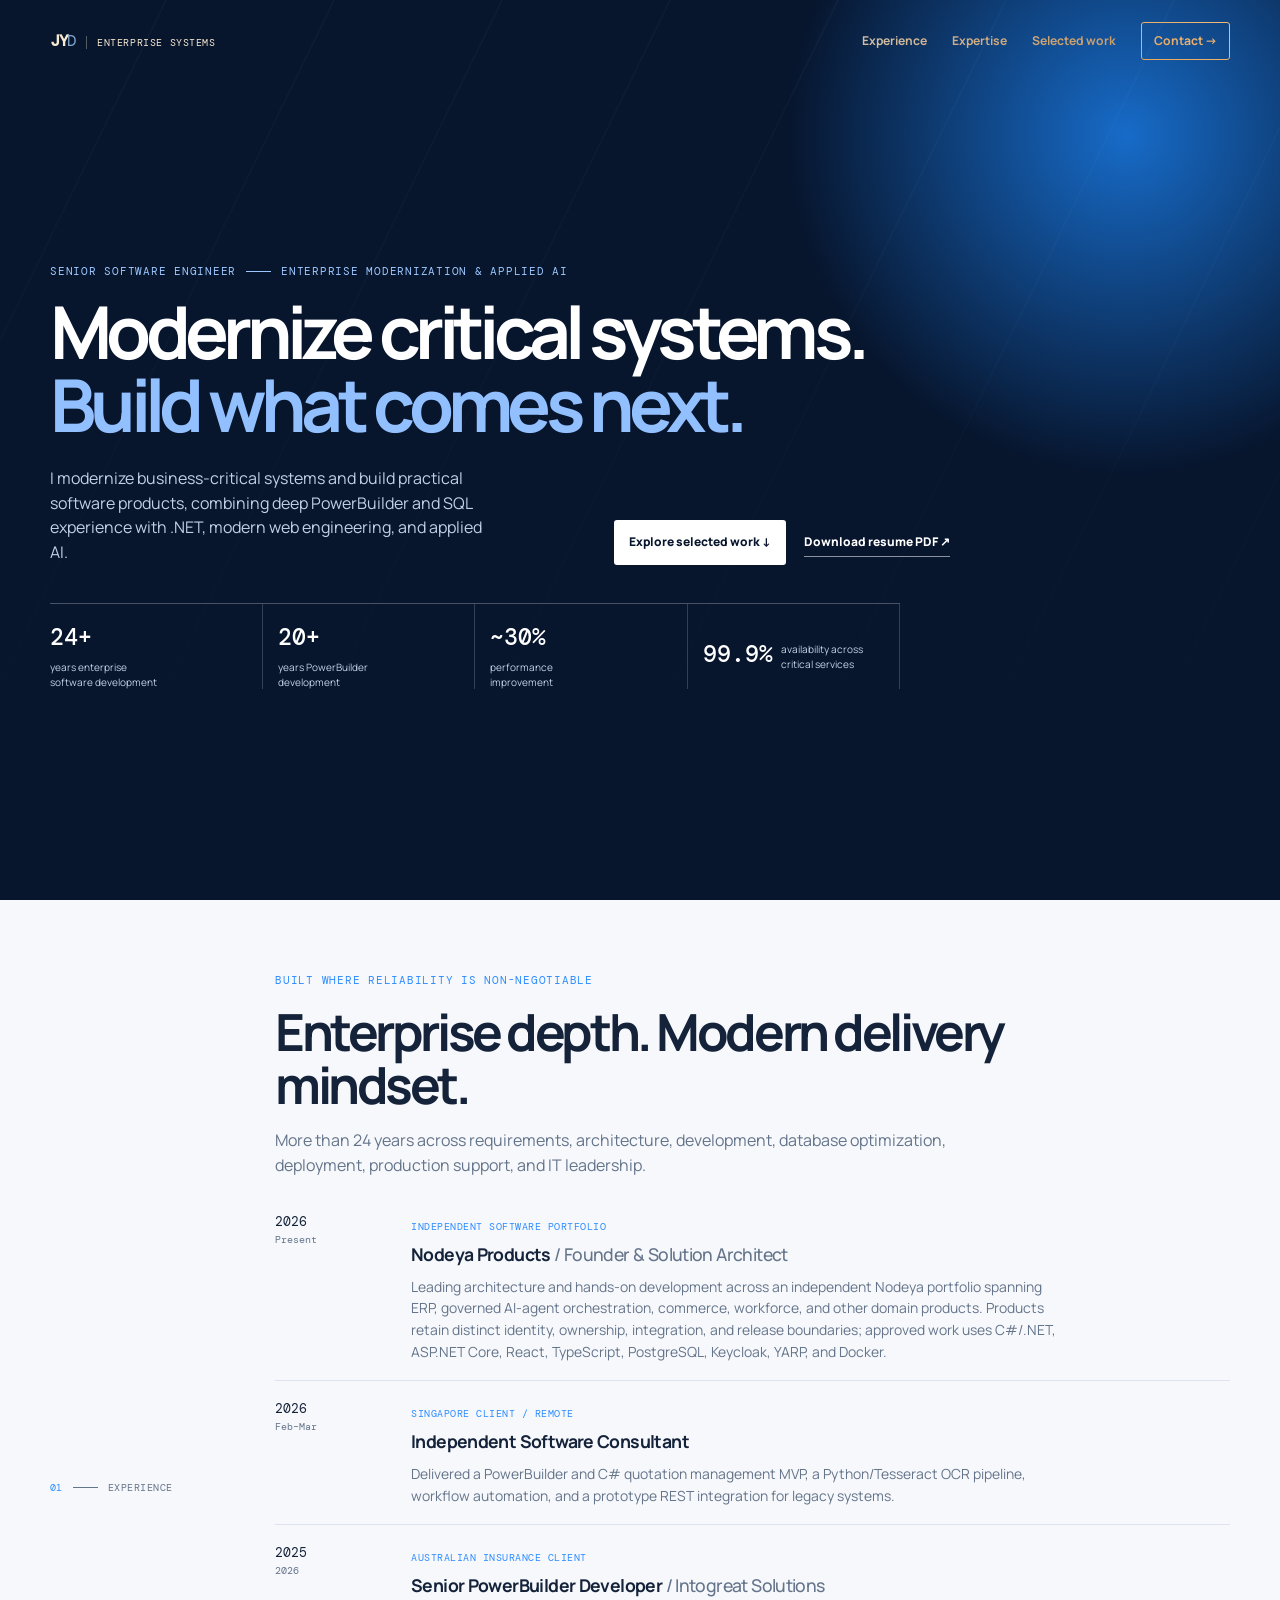
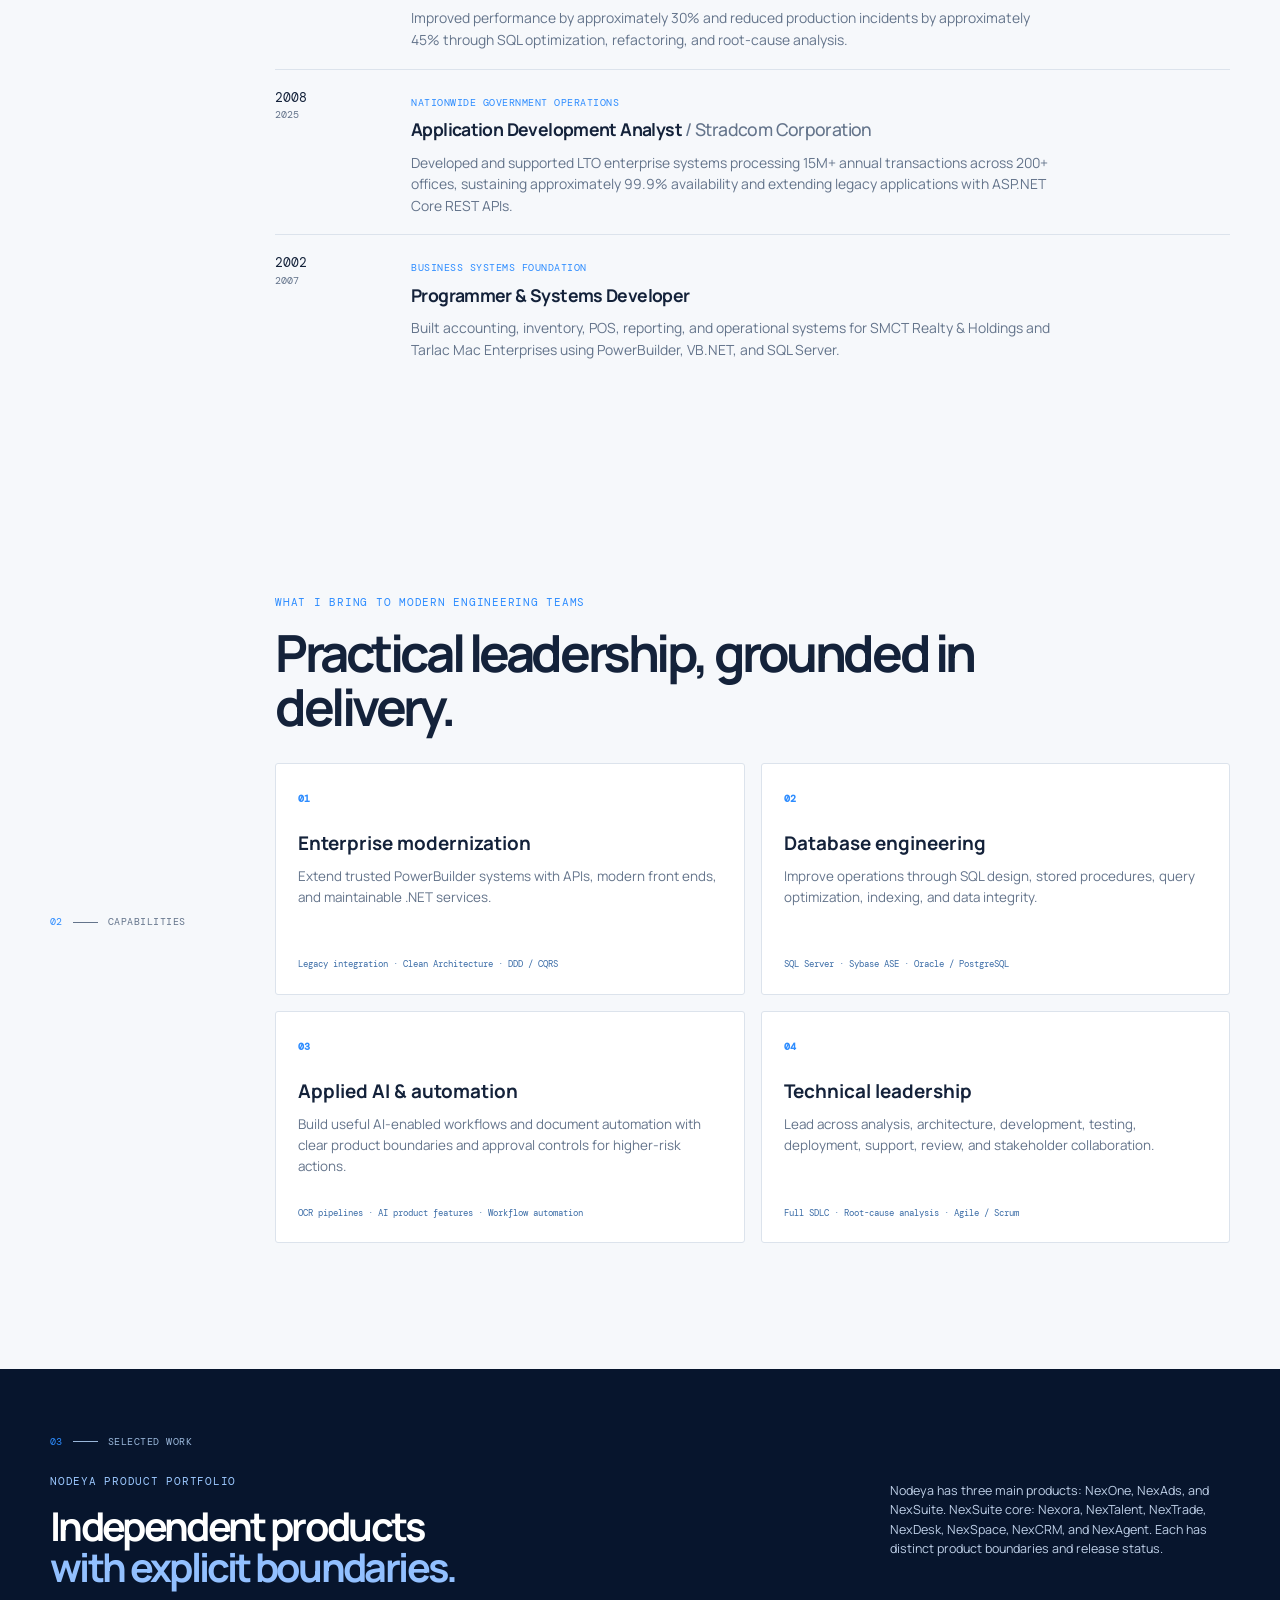
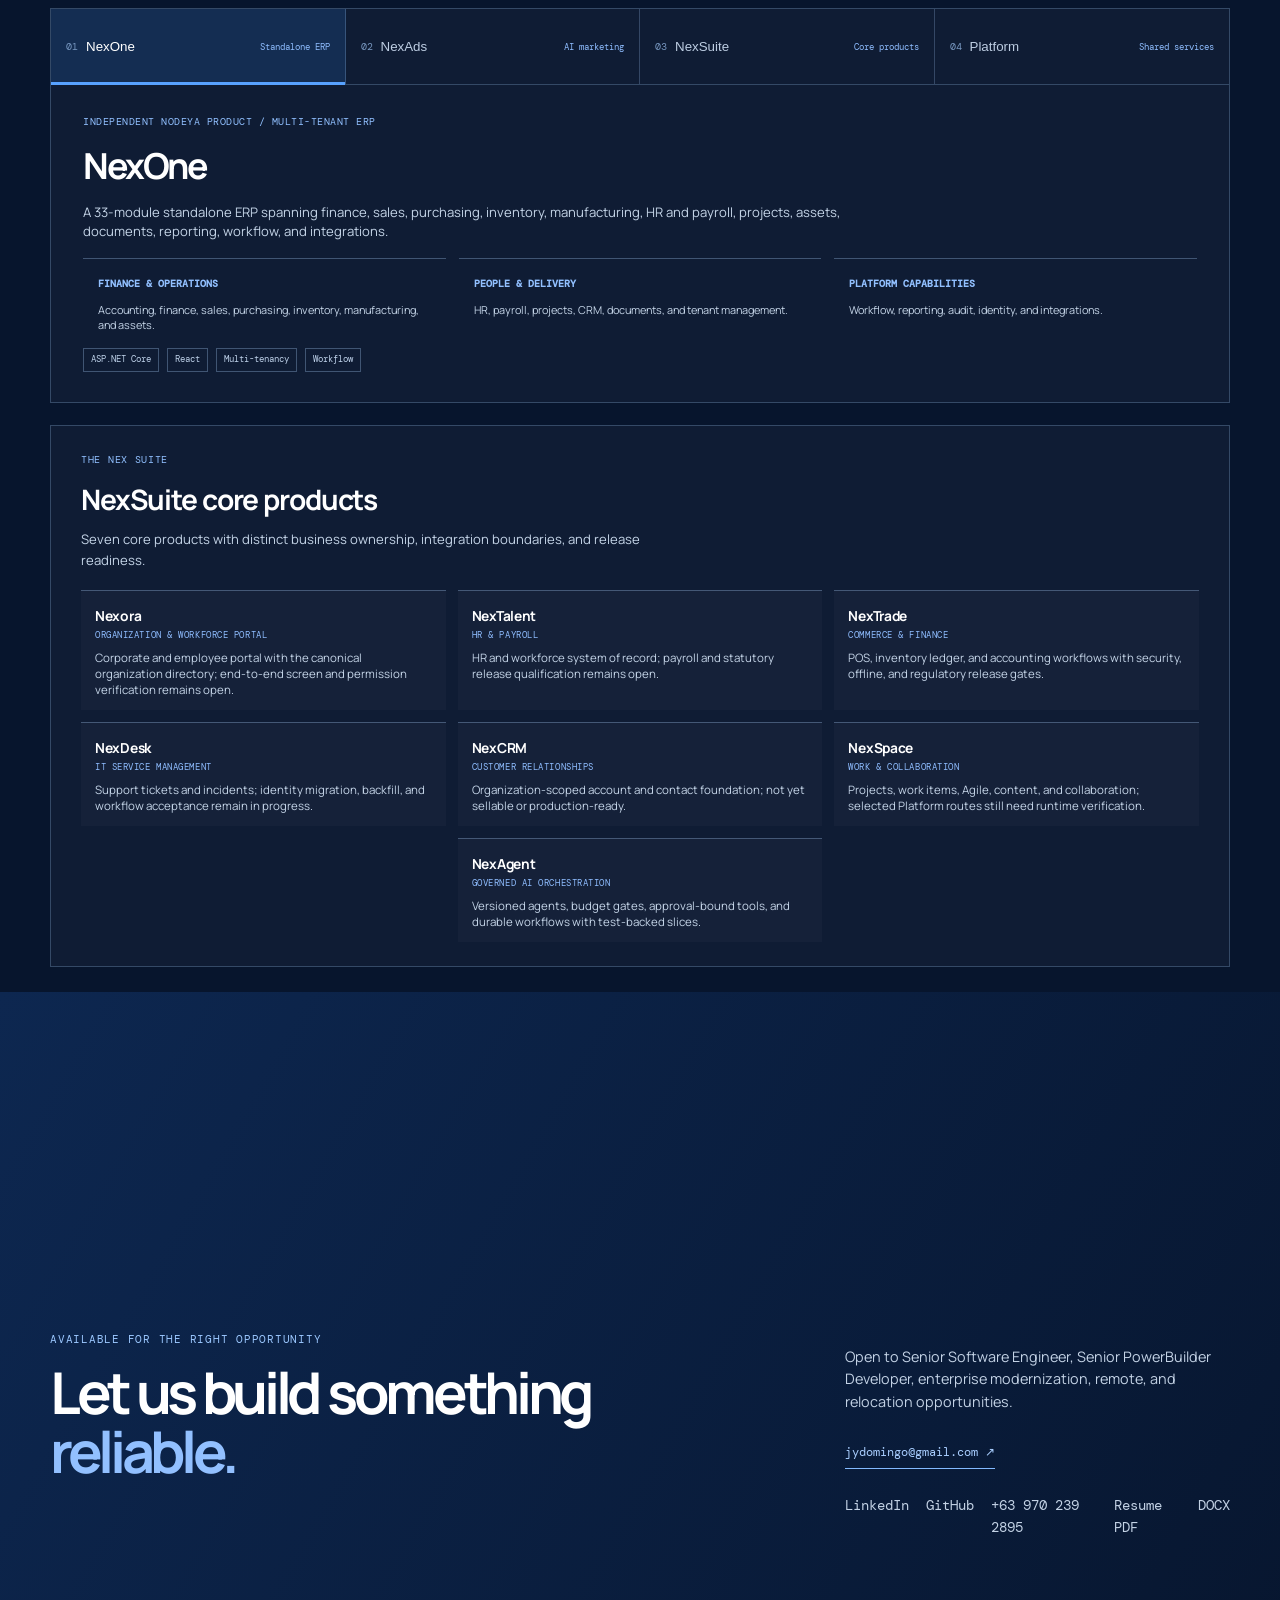
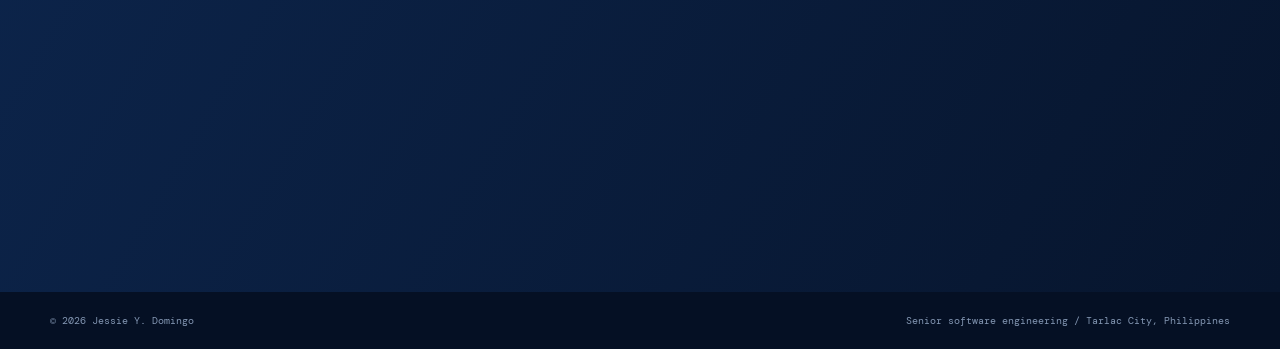
==== commit f1a56a03: "Show Nodeya main and NexSuite core products" ====
--- a/index.html
+++ b/index.html
@@ -10,11 +10,11 @@
 <article class="reveal"><time>2008<small>2025</small></time><div><label>Nationwide government operations</label><h3>Application Development Analyst <em>/ Stradcom Corporation</em></h3><p>Developed and supported LTO enterprise systems processing 15M+ annual transactions across 200+ offices, sustaining approximately 99.9% availability and extending legacy applications with ASP.NET Core REST APIs.</p></div></article>
 <article class="reveal"><time>2002<small>2007</small></time><div><label>Business systems foundation</label><h3>Programmer &amp; Systems Developer</h3><p>Built accounting, inventory, POS, reporting, and operational systems for SMCT Realty &amp; Holdings and Tarlac Mac Enterprises using PowerBuilder, VB.NET, and SQL Server.</p></div></article></div></div></section>
 <section id="capabilities" class="section shell"><aside><b>02</b><i></i><span>Capabilities</span></aside><div><p class="eyebrow blue">What I bring to modern engineering teams</p><h2>Practical leadership, grounded in delivery.</h2><div class="cards"><article class="reveal"><b>01</b><h3>Enterprise modernization</h3><p>Extend trusted PowerBuilder systems with APIs, modern front ends, and maintainable .NET services.</p><small>Legacy integration &middot; Clean Architecture &middot; DDD / CQRS</small></article><article class="reveal"><b>02</b><h3>Database engineering</h3><p>Improve operations through SQL design, stored procedures, query optimization, indexing, and data integrity.</p><small>SQL Server &middot; Sybase ASE &middot; Oracle / PostgreSQL</small></article><article class="reveal"><b>03</b><h3>Applied AI &amp; automation</h3><p>Build useful AI-enabled workflows and document automation with clear product boundaries and approval controls for higher-risk actions.</p><small>OCR pipelines &middot; AI product features &middot; Workflow automation</small></article><article class="reveal"><b>04</b><h3>Technical leadership</h3><p>Lead across analysis, architecture, development, testing, deployment, support, review, and stakeholder collaboration.</p><small>Full SDLC &middot; Root-cause analysis &middot; Agile / Scrum</small></article></div></div></section>
-<section id="products" class="products"><div class="shell"><aside><b>03</b><i></i><span>Selected work</span></aside><div class="product-title"><div><p class="eyebrow">Nodeya product portfolio</p><h2>Independent products<br><em>with explicit boundaries.</em></h2></div><p>Nodeya has three main products: NexOne, NexAds, and NexSuite. NexSuite core: Nexora, NexTalent, NexTrade, NexDesk, NexSpace, NexCRM, and NexAgent. Each has distinct product boundaries and release status.</p></div><div class="explorer reveal"><div class="tabs" role="tablist"><button class="tab active" role="tab" aria-selected="true" aria-controls="nexone" data-panel="nexone"><b>01</b>NexOne <small>Standalone ERP</small></button><button class="tab" role="tab" aria-selected="false" aria-controls="nextrade" data-panel="nextrade"><b>02</b>NexTrade <small>Commerce</small></button><button class="tab" role="tab" aria-selected="false" aria-controls="nexagent" data-panel="nexagent"><b>03</b>NexAgent <small>AI orchestration</small></button><button class="tab" role="tab" aria-selected="false" aria-controls="nexora" data-panel="nexora"><b>04</b>Nexora <small>Workforce portal</small></button><button class="tab" role="tab" aria-selected="false" aria-controls="platform" data-panel="platform"><b>05</b>Platform <small>Shared services</small></button></div>
+<section id="products" class="products"><div class="shell"><aside><b>03</b><i></i><span>Selected work</span></aside><div class="product-title"><div><p class="eyebrow">Nodeya product portfolio</p><h2>Independent products<br><em>with explicit boundaries.</em></h2></div><p>Nodeya has three main products: NexOne, NexAds, and NexSuite. NexSuite core: Nexora, NexTalent, NexTrade, NexDesk, NexSpace, NexCRM, and NexAgent. Each has distinct product boundaries and release status.</p></div><div class="explorer reveal"><div class="tabs" role="tablist"><button class="tab active" role="tab" aria-selected="true" aria-controls="nexone" data-panel="nexone"><b>01</b>NexOne <small>Standalone ERP</small></button><button class="tab" role="tab" aria-selected="false" aria-controls="nexads" data-panel="nexads"><b>02</b>NexAds <small>AI marketing</small></button><button class="tab" role="tab" aria-selected="false" aria-controls="nexsuite" data-panel="nexsuite"><b>03</b>NexSuite <small>Core products</small></button><button class="tab" role="tab" aria-selected="false" aria-controls="platform" data-panel="platform"><b>04</b>Platform <small>Shared services</small></button></div>
 <article id="nexone" class="panel active" role="tabpanel"><label>Independent Nodeya product / multi-tenant ERP</label><h3>NexOne</h3><p>A 33-module standalone ERP spanning finance, sales, purchasing, inventory, manufacturing, HR and payroll, projects, assets, documents, reporting, workflow, and integrations.</p><div class="modules"><div><b>Finance &amp; operations</b><span>Accounting, finance, sales, purchasing, inventory, manufacturing, and assets.</span></div><div><b>People &amp; delivery</b><span>HR, payroll, projects, CRM, documents, and tenant management.</span></div><div><b>Platform capabilities</b><span>Workflow, reporting, audit, identity, and integrations.</span></div></div><footer class="chips"><span>ASP.NET Core</span><span>React</span><span>Multi-tenancy</span><span>Workflow</span></footer></article>
-<article id="nextrade" class="panel" role="tabpanel" hidden><label>Nodeya product / commerce &amp; operations</label><h3>NexTrade</h3><p>A multi-organization commerce and operations platform covering product catalog, purchasing, inventory ledger, point-of-sale, double-entry general ledger, Philippine e-invoicing support, reporting, audit, and forecasting foundations.</p><div class="modules"><div><b>Inventory control</b><span>Catalog, ledger, stock counts, transfers, and branch-aware operations.</span></div><div><b>Commercial workflow</b><span>Purchasing, receiving, sales issuance, point-of-sale, returns, reservations, and suppliers.</span></div><div><b>Financial &amp; platform</b><span>Double-entry general ledger, e-invoicing support, reporting, audit evidence, and scoped permissions.</span></div></div><footer class="chips"><span>.NET</span><span>React</span><span>PostgreSQL</span><span>Capacitor</span></footer></article>
-<article id="nexagent" class="panel" role="tabpanel" hidden><label>Nodeya product / governed AI agent orchestration</label><h3>NexAgent</h3><p>A governed agent platform with immutable agent releases, model-provider routing, pre-call budget gates, an idempotent tool registry, digest-bound approvals, and durable workflows. Early slices were live-verified with a mock provider on a temporary local stack; later slices are test-backed and not live-verified.</p><div class="modules"><div><b>Agent lifecycle</b><span>Versioned definitions and runs pinned to the exact content digest and model.</span></div><div><b>Cost &amp; access controls</b><span>Budget gates, tool revocation, and approval checks for higher-risk actions.</span></div><div><b>Recoverable execution</b><span>Workflow checkpoints, replay protection, and permission-bounded handoffs.</span></div></div><footer class="chips"><span>ASP.NET Core</span><span>PostgreSQL</span><span>Model gateway</span><span>Approval workflow</span></footer><a class="case-link" href="NexAgent/CASE_STUDY.md">Read the NexAgent case study &rarr;</a></article>
-<article id="nexora" class="panel" role="tabpanel" hidden><label>Nodeya product / corporate &amp; employee portal</label><h3>Nexora</h3><p>The corporate website and secured employee portal of the Nodeya ecosystem, doubling as the canonical tenant, organization, and identity directory consumed by downstream products.</p><div class="modules"><div><b>Employee experience</b><span>Announcements, digital forms and approvals, knowledge base, learning, events, and support tickets.</span></div><div><b>Organization directory</b><span>Canonical tenant, organization, and user identity records for the ecosystem.</span></div><div><b>Platform integration</b><span>Keycloak-backed SSO, scoped service tokens, and durable outbox delivery.</span></div></div><footer class="chips"><span>Keycloak OIDC</span><span>.NET</span><span>React</span><span>Outbox</span></footer></article>
-<article id="platform" class="panel" role="tabpanel" hidden><label>Nodeya shared foundation</label><h3>Platform Services</h3><p>A modular platform target for approved shared capabilities such as platform accounts, billing, identity, audit, notifications, and file storage. Product-owned records and access rules remain with each product; migration and verification status vary.</p><div class="modules"><div><b>Identity &amp; access</b><span>Accounts, sessions, roles, permissions, API access, and SSO.</span></div><div><b>Commerce &amp; billing</b><span>Product catalog, subscriptions, payments, billing, and revenue.</span></div><div><b>Shared operations</b><span>Scoped audit, notifications, file storage, YARP gateway, and status.</span></div></div><footer class="chips"><span>.NET APIs</span><span>YARP</span><span>Keycloak OIDC</span><span>Outbox</span></footer></article></div><div class="suite reveal"><p class="suite-eyebrow">The Nex Suite</p><h3>Selected Nodeya products</h3><p class="suite-lede">Selected portfolio products show enterprise architecture and applied AI work. Their implementation, integration, verification, and release status differ.</p><div class="suite-grid"><a class="suite-item" href="NexOne/CASE_STUDY.md"><b>NexOne</b><i>Standalone ERP</i><span>33-module enterprise ERP with its own entry, identity, commercial, and finance flows.</span></a><a class="suite-item" href="NexAgent/CASE_STUDY.md"><b>NexAgent</b><i>Governed AI</i><span>Test-backed agent versioning, budget gates, tool controls, approvals, and durable workflows.</span></a><a class="suite-item" href="NexTrade/CASE_STUDY.md"><b>NexTrade</b><i>Commerce &amp; finance</i><span>POS, inventory ledger, and accounting workflows; security, offline, and regulatory release gates remain.</span></a><a class="suite-item" href="NexGrid/CASE_STUDY.md"><b>NexGrid</b><i>Monitoring product</i><span>Site and device workflows; end-to-end MQTT ingestion and ownership verification remain open.</span></a></div></div></div></div></section>
+<article id="nexads" class="panel" role="tabpanel" hidden><label>Nodeya main product / AI marketing</label><h3>NexAds</h3><p>An independently owned AI-marketing product with documented backend scope for campaigns, content, analytics, automation, and brand workflows. The frontend and provider-sync implementation remain in progress.</p><div class="modules"><div><b>Campaign &amp; content</b><span>Backend foundations for planning campaigns and creating marketing content.</span></div><div><b>AI provider boundary</b><span>Provider abstractions keep product workflows independent of a specific AI service.</span></div><div><b>Delivery status</b><span>End-to-end frontend paths and external publishing/provider sync still need completion.</span></div></div><footer class="chips"><span>ASP.NET Core</span><span>AI provider abstractions</span><span>Campaign APIs</span></footer><a class="case-link" href="NexAds/CASE_STUDY.md">Read the NexAds case study &rarr;</a></article>
+<article id="nexsuite" class="panel" role="tabpanel" hidden><label>Nodeya main product / seven core products</label><h3>NexSuite</h3><p>NexSuite core products are Nexora, NexTalent, NexTrade, NexDesk, NexCRM, NexSpace, and NexAgent. Each product owns its business domain; integration and release readiness are tracked by product.</p><div class="modules"><div><b>Organization &amp; people</b><span>Nexora organization directory and portal; NexTalent HR and payroll.</span></div><div><b>Business operations</b><span>NexTrade commerce, NexDesk service management, NexCRM relationships, and NexSpace work.</span></div><div><b>AI orchestration</b><span>NexAgent adds governed agent versioning, budgets, approvals, and workflows.</span></div></div><footer class="chips"><span>Nexora</span><span>NexTalent</span><span>NexTrade</span><span>NexDesk</span><span>NexCRM</span><span>NexSpace</span><span>NexAgent</span></footer></article>
+
+<article id="platform" class="panel" role="tabpanel" hidden><label>Nodeya shared foundation</label><h3>Platform Services</h3><p>A modular platform target for approved shared capabilities such as platform accounts, billing, identity, audit, notifications, and file storage. Product-owned records and access rules remain with each product; migration and verification status vary.</p><div class="modules"><div><b>Identity &amp; access</b><span>Accounts, sessions, roles, permissions, API access, and SSO.</span></div><div><b>Commerce &amp; billing</b><span>Product catalog, subscriptions, payments, billing, and revenue.</span></div><div><b>Shared operations</b><span>Scoped audit, notifications, file storage, YARP gateway, and status.</span></div></div><footer class="chips"><span>.NET APIs</span><span>YARP</span><span>Keycloak OIDC</span><span>Outbox</span></footer></article></div><div class="suite reveal"><p class="suite-eyebrow">The Nex Suite</p><h3>NexSuite core products</h3><p class="suite-lede">Seven core products with distinct business ownership, integration boundaries, and release readiness.</p><div class="suite-grid"><a class="suite-item" href="Nexora/CASE_STUDY.md"><b>Nexora</b><i>Organization &amp; workforce portal</i><span>Corporate and employee portal with the canonical organization directory; end-to-end screen and permission verification remains open.</span></a><a class="suite-item" href="NexTalent/CASE_STUDY.md"><b>NexTalent</b><i>HR &amp; payroll</i><span>HR and workforce system of record; payroll and statutory release qualification remains open.</span></a><a class="suite-item" href="NexTrade/CASE_STUDY.md"><b>NexTrade</b><i>Commerce &amp; finance</i><span>POS, inventory ledger, and accounting workflows with security, offline, and regulatory release gates.</span></a><a class="suite-item" href="NexDesk/CASE_STUDY.md"><b>NexDesk</b><i>IT service management</i><span>Support tickets and incidents; identity migration, backfill, and workflow acceptance remain in progress.</span></a><a class="suite-item" href="NexCRM/CASE_STUDY.md"><b>NexCRM</b><i>Customer relationships</i><span>Organization-scoped account and contact foundation; not yet sellable or production-ready.</span></a><a class="suite-item" href="NexSpace/CASE_STUDY.md"><b>NexSpace</b><i>Work &amp; collaboration</i><span>Projects, work items, Agile, content, and collaboration; selected Platform routes still need runtime verification.</span></a><a class="suite-item" href="NexAgent/CASE_STUDY.md"><b>NexAgent</b><i>Governed AI orchestration</i><span>Versioned agents, budget gates, approval-bound tools, and durable workflows with test-backed slices.</span></a></div></div></div></section>
 <section id="contact" class="contact"><div class="shell"><div><p class="eyebrow">Available for the right opportunity</p><h2>Let us build something<br><em>reliable.</em></h2></div><div><p>Open to Senior Software Engineer, Senior PowerBuilder Developer, enterprise modernization, remote, and relocation opportunities.</p><a class="mail" href="mailto:jydomingo@gmail.com">jydomingo@gmail.com &nearr;</a><p class="links"><a href="https://linkedin.com/in/jessie-domingo" target="_blank" rel="noopener noreferrer">LinkedIn</a><a href="https://github.com/jydomingo" target="_blank" rel="noopener noreferrer">GitHub</a><a href="tel:+639702392895">+63 970 239 2895</a><a href="Jessie_Domingo_Senior_Software_Engineer_Resume.pdf" download>Resume PDF</a><a href="Jessie_Domingo_Senior_Software_Engineer_Resume.docx" download>DOCX</a></p></div></div></section>
 </main><footer class="site-footer"><div class="shell"><span>&copy; <span id="year"></span> Jessie Y. Domingo</span><span>Senior software engineering / Tarlac City, Philippines</span></div></footer><script src="script.js"></script></body></html>
--- a/styles.css
+++ b/styles.css
@@ -1,5 +1,6 @@
-:root{--n:#07152d;--i:#14223a;--m:#64748b;--b:#2d8cff;--w:#fff;--p:#f6f8fb;--l:#dce3ec;--mono:'DM Mono',monospace;--sans:Manrope,Arial,sans-serif;--max:1180px}*{box-sizing:border-box}html{scroll-behavior:smooth}body{margin:0;background:var(--p);color:var(--i);font-family:var(--sans);line-height:1.55}a{color:inherit;text-decoration:none}.shell{width:min(calc(100% - 64px),var(--max));margin:auto}.skip,.sr{position:absolute;left:-999px}.skip:focus{left:1rem;top:1rem;z-index:9;background:#fff;padding:8px}.progress{position:fixed;z-index:30;top:0;width:100%;height:3px}.progress span{display:block;width:0;height:100%;background:var(--b)}header{position:absolute;z-index:5;top:0;left:50%;transform:translateX(-50%);display:flex;align-items:center;justify-content:space-between;width:min(calc(100% - 64px),var(--max));height:82px;color:#fff}.brand{font-family:var(--mono);letter-spacing:-.08em}.brand i{color:#88beff;font-style:normal}.brand small{margin-left:10px;padding-left:10px;border-left:1px solid #ffffff55;font-size:.6rem;letter-spacing:.06em;text-transform:uppercase}nav{display:flex;align-items:center;gap:25px;font-size:.76rem;font-weight:700}nav>a{opacity:.85}nav>a:hover{opacity:1}.nav-cta{padding:9px 12px;border:1px solid #ffffff88;border-radius:3px;opacity:1}.nav-cta:hover{background:#fff;color:var(--n)}.menu{display:none}.hero{position:relative;overflow:hidden;padding:158px 0 36px;min-height:760px;background:radial-gradient(circle at 88% 15%,#176bc8 0,transparent 25%),var(--n);color:#fff}.grid{position:absolute;inset:0;background-image:linear-gradient(#8bb8ee18 1px,transparent 1px),linear-gradient(90deg,#8bb8ee18 1px,transparent 1px);background-size:62px 62px;mask-image:linear-gradient(#000,transparent)}.hero .shell{position:relative}.eyebrow{display:flex;gap:10px;align-items:center;margin:0 0 16px;color:#9cc8ff;font-family:var(--mono);font-size:.67rem;letter-spacing:.07em;text-transform:uppercase}.eyebrow b{width:25px;height:1px;background:currentColor}.blue{color:var(--b)}h1,h2,h3,p{margin-top:0}h1{max-width:1050px;margin:0;font-size:clamp(3.2rem,6.5vw,6.5rem);line-height:.99;letter-spacing:-.078em}h1 em,h2 em{color:#92c0ff;font-style:normal}.intro{display:flex;justify-content:space-between;align-items:end;gap:35px;max-width:900px;margin:42px 0 75px}.intro>p{max-width:450px;margin:0;color:#c1d1e5;font-size:1rem}.button,.resume{display:inline-flex;align-items:center;gap:18px;font-size:.75rem;font-weight:800}.button{padding:13px 15px;background:#fff;color:var(--n);border-radius:3px}.button:hover{background:#ddecff}.resume{margin-left:18px;padding-bottom:4px;border-bottom:1px solid #ffffff88}.stats{display:grid;grid-template-columns:repeat(4,1fr);max-width:850px;border-top:1px solid #ffffff44}.stats div{min-height:85px;padding:16px 15px 0 0;border-right:1px solid #ffffff2e}.stats div+div{padding-left:15px}.stats strong{display:block;font-family:var(--mono);font-size:1.45rem;font-weight:500}.stats span{display:block;margin-top:4px;color:#c4d2e5;font-size:.63rem;line-height:1.45}.stats div:last-child{display:flex;align-items:center;gap:8px}.dot{width:7px;height:7px;border-radius:50%;background:#6be6ad;box-shadow:0 0 0 5px #6be6ad22}.section{display:grid;grid-template-columns:170px 1fr;gap:55px;padding:108px 0}.section aside,.products aside{display:flex;align-items:center;gap:10px;padding-top:7px;color:var(--m);font-family:var(--mono);font-size:.62rem;letter-spacing:.05em;text-transform:uppercase}.section aside b,.products aside b{color:var(--b);font-weight:400}.section aside i,.products aside i{width:25px;height:1px;background:currentColor}h2{max-width:760px;margin:0 0 17px;font-size:clamp(2.25rem,4vw,4rem);line-height:1.04;letter-spacing:-.067em}.lede{max-width:700px;color:var(--m);font-size:1rem}.timeline{margin-top:55px}.timeline article{display:grid;grid-template-columns:108px 1fr;gap:28px;padding:0 0 28px;margin-bottom:28px;border-bottom:1px solid var(--l)}.timeline article:last-child{border:0}.timeline time{font-family:var(--mono);font-size:.84rem}.timeline time small{display:block;color:var(--m);font-size:.6rem}.timeline label,.panel label{color:var(--b);font-family:var(--mono);font-size:.63rem;letter-spacing:.05em;text-transform:uppercase}.timeline h3{margin:4px 0 8px;font-size:1.1rem;letter-spacing:-.035em}.timeline h3 em{color:var(--m);font-style:normal;font-weight:500}.timeline p{max-width:650px;margin:0;color:var(--m);font-size:.87rem}.products{padding:106px 0 58px;background:var(--n);color:#fff}.products aside{margin-bottom:55px;color:#9ab7da}.product-title{display:flex;justify-content:space-between;gap:50px;margin-bottom:45px}.product-title h2{margin:0}.product-title>p{max-width:340px;margin:20px 0 0;color:#bfd0e8;font-size:.87rem}.explorer{border:1px solid #9bc1ee44;background:#ffffff08}.tabs{display:grid;grid-template-columns:repeat(5,1fr);border-bottom:1px solid #9bc1ee44}.tab{position:relative;display:flex;align-items:center;gap:8px;min-height:75px;padding:12px 15px;border:0;border-right:1px solid #9bc1ee44;background:transparent;color:#bdcde2;cursor:pointer;text-align:left}.tab:last-child{border:0}.tab b{color:#7898c1;font-family:var(--mono);font-size:.61rem;font-weight:400}.tab small{margin-left:auto;color:#8fbdff;font-family:var(--mono);font-size:.58rem}.tab.active{background:#3180e82b;color:#fff}.tab.active:after{position:absolute;right:0;bottom:-1px;left:0;height:3px;background:#58a2ff;content:''}.panel{padding:44px 48px 34px;animation:fade .25s}.panel label{color:#91c0ff}.panel h3{margin:6px 0 10px;font-size:clamp(2.1rem,4vw,3.6rem);letter-spacing:-.068em}.panel>p{max-width:760px;margin:0;color:#c4d4e7;font-size:1rem}.modules{display:grid;grid-template-columns:repeat(3,1fr);gap:20px;margin:38px 0 27px}.modules div{padding:15px 15px 0;border-top:1px solid #a3c7ef55}.modules b{color:#92c0ff;font-family:var(--mono);font-size:.64rem;text-transform:uppercase}.modules span{display:block;margin-top:9px;color:#c4d4e7;font-size:.8rem}.chips{display:flex;flex-wrap:wrap;gap:8px}.chips span{padding:5px 8px;border:1px solid #a3c7ef55;color:#bed1e9;font-family:var(--mono);font-size:.6rem}.cards{display:grid;grid-template-columns:repeat(2,1fr);gap:16px;margin-top:50px}.cards article{min-height:275px;padding:24px 22px;border:1px solid var(--l);border-radius:3px;background:#fff}.cards article>b{color:var(--b);font-family:var(--mono);font-size:.64rem}.cards h3{margin:28px 0 10px;font-size:1.18rem}.cards p{min-height:70px;color:var(--m);font-size:.84rem}.cards small{color:#3c6da7;font-family:var(--mono);font-size:.58rem}.contact{padding:85px 0;background:linear-gradient(120deg,#0d2750,var(--n));color:#fff}.contact .shell{display:flex;justify-content:space-between;gap:70px}.contact h2{margin:0;font-size:clamp(2.6rem,4.5vw,4.8rem);line-height:1.02;letter-spacing:-.075em}.contact .shell>div:last-child{width:min(385px,100%);padding-top:15px}.contact .shell>div:last-child>p{color:#c3d2e5;font-size:.9rem}.mail{display:inline-block;margin:16px 0 25px;padding-bottom:6px;border-bottom:1px solid #83baff;color:#a9ceff;font-family:var(--mono);font-size:.76rem}.links{display:flex;gap:17px;font-family:var(--mono);font-size:.64rem}.links a:hover{color:#9cc8ff}.site-footer{padding:21px 0;background:#051024;color:#8396b2;font-family:var(--mono);font-size:.61rem}.site-footer .shell{display:flex;justify-content:space-between}.reveal{opacity:0;transform:translateY(20px);transition:.65s}.reveal.visible{opacity:1;transform:none}@keyframes fade{from{opacity:0;transform:translateY(6px)}to{opacity:1;transform:none}}@media(max-width:850px){.section{grid-template-columns:1fr;gap:20px}.product-title,.contact .shell{flex-direction:column;gap:20px}.product-title>p{margin:0}.modules,.cards{grid-template-columns:1fr}.cards article{min-height:auto}.cards p{min-height:0}.tabs{grid-template-columns:repeat(2,1fr)}.tab:nth-child(2){border-right:0}.tab:nth-child(-n+2){border-bottom:1px solid #9bc1ee44}.intro{align-items:start;flex-direction:column;gap:24px}.hero{min-height:auto}}@media(max-width:620px){.shell{width:min(100% - 38px,var(--max))}header{width:calc(100% - 38px);height:68px}.brand small{display:none}nav{display:none}.menu{display:block;width:38px;height:34px;padding:7px;border:0;background:transparent;color:#fff}.menu i{display:block;width:23px;height:1px;margin:6px 0;background:currentColor}.menu[aria-expanded=true] i:first-of-type{transform:translateY(3.5px) rotate(45deg)}.menu[aria-expanded=true] i:last-of-type{transform:translateY(-3.5px) rotate(-45deg)}nav.open{position:absolute;top:56px;right:0;left:0;display:flex;flex-direction:column;align-items:stretch;gap:0;padding:8px;background:#fff;color:var(--n);box-shadow:0 16px 40px #0004}nav.open a{padding:10px;opacity:1}.nav-cta{border:0;background:#edf4ff}.hero{padding-top:125px}.grid{background-size:38px 38px}h1{font-size:clamp(2.75rem,14vw,4.2rem)}.intro{margin:32px 0 48px}.resume{margin-left:14px}.stats{grid-template-columns:repeat(2,1fr)}.stats div:nth-child(2){border-right:0}.stats div:nth-child(n+3){border-top:1px solid #ffffff2e}.section,.products{padding-top:68px;padding-bottom:68px}.products aside{margin-bottom:35px}.timeline article{grid-template-columns:1fr;gap:8px}.tabs{display:block}.tab{width:100%;min-height:54px;border-right:0!important;border-bottom:1px solid #9bc1ee44!important}.tab:last-child{border-bottom:0!important}.tab.active:after{top:0;right:auto;bottom:0;width:3px;height:auto}.panel{padding:28px 20px}.modules{gap:10px;margin:28px 0 24px}.contact{padding:62px 0}.site-footer .shell{flex-direction:column;gap:7px}}@media(prefers-reduced-motion:reduce){html{scroll-behavior:auto}.reveal{opacity:1;transform:none;transition:none}}
+:root{--n:#07152d;--i:#14223a;--m:#64748b;--b:#2d8cff;--w:#fff;--p:#f6f8fb;--l:#dce3ec;--mono:'DM Mono',monospace;--sans:Manrope,Arial,sans-serif;--max:1180px}*{box-sizing:border-box}html{scroll-behavior:smooth}body{margin:0;background:var(--p);color:var(--i);font-family:var(--sans);line-height:1.55}a{color:inherit;text-decoration:none}.shell{width:min(calc(100% - 64px),var(--max));margin:auto}.skip,.sr{position:absolute;left:-999px}.skip:focus{left:1rem;top:1rem;z-index:9;background:#fff;padding:8px}.progress{position:fixed;z-index:30;top:0;width:100%;height:3px}.progress span{display:block;width:0;height:100%;background:var(--b)}header{position:absolute;z-index:5;top:0;left:50%;transform:translateX(-50%);display:flex;align-items:center;justify-content:space-between;width:min(calc(100% - 64px),var(--max));height:82px;color:#fff}.brand{font-family:var(--mono);letter-spacing:-.08em}.brand i{color:#88beff;font-style:normal}.brand small{margin-left:10px;padding-left:10px;border-left:1px solid #ffffff55;font-size:.6rem;letter-spacing:.06em;text-transform:uppercase}nav{display:flex;align-items:center;gap:25px;font-size:.76rem;font-weight:700}nav>a{opacity:.85}nav>a:hover{opacity:1}.nav-cta{padding:9px 12px;border:1px solid #ffffff88;border-radius:3px;opacity:1}.nav-cta:hover{background:#fff;color:var(--n)}.menu{display:none}.hero{position:relative;overflow:hidden;padding:158px 0 36px;min-height:760px;background:radial-gradient(circle at 88% 15%,#176bc8 0,transparent 25%),var(--n);color:#fff}.grid{position:absolute;inset:0;background-image:linear-gradient(#8bb8ee18 1px,transparent 1px),linear-gradient(90deg,#8bb8ee18 1px,transparent 1px);background-size:62px 62px;mask-image:linear-gradient(#000,transparent)}.hero .shell{position:relative}.eyebrow{display:flex;gap:10px;align-items:center;margin:0 0 16px;color:#9cc8ff;font-family:var(--mono);font-size:.67rem;letter-spacing:.07em;text-transform:uppercase}.eyebrow b{width:25px;height:1px;background:currentColor}.blue{color:var(--b)}h1,h2,h3,p{margin-top:0}h1{max-width:1050px;margin:0;font-size:clamp(3.2rem,6.5vw,6.5rem);line-height:.99;letter-spacing:-.078em}h1 em,h2 em{color:#92c0ff;font-style:normal}.intro{display:flex;justify-content:space-between;align-items:end;gap:35px;max-width:900px;margin:42px 0 75px}.intro>p{max-width:450px;margin:0;color:#c1d1e5;font-size:1rem}.button,.resume{display:inline-flex;align-items:center;gap:18px;font-size:.75rem;font-weight:800}.button{padding:13px 15px;background:#fff;color:var(--n);border-radius:3px}.button:hover{background:#ddecff}.resume{margin-left:18px;padding-bottom:4px;border-bottom:1px solid #ffffff88}.stats{display:grid;grid-template-columns:repeat(4,1fr);max-width:850px;border-top:1px solid #ffffff44}.stats div{min-height:85px;padding:16px 15px 0 0;border-right:1px solid #ffffff2e}.stats div+div{padding-left:15px}.stats strong{display:block;font-family:var(--mono);font-size:1.45rem;font-weight:500}.stats span{display:block;margin-top:4px;color:#c4d2e5;font-size:.63rem;line-height:1.45}.stats div:last-child{display:flex;align-items:center;gap:8px}.dot{width:7px;height:7px;border-radius:50%;background:#6be6ad;box-shadow:0 0 0 5px #6be6ad22}.section{display:grid;grid-template-columns:170px 1fr;gap:55px;padding:108px 0}.section aside,.products aside{display:flex;align-items:center;gap:10px;padding-top:7px;color:var(--m);font-family:var(--mono);font-size:.62rem;letter-spacing:.05em;text-transform:uppercase}.section aside b,.products aside b{color:var(--b);font-weight:400}.section aside i,.products aside i{width:25px;height:1px;background:currentColor}h2{max-width:760px;margin:0 0 17px;font-size:clamp(2.25rem,4vw,4rem);line-height:1.04;letter-spacing:-.067em}.lede{max-width:700px;color:var(--m);font-size:1rem}.timeline{margin-top:55px}.timeline article{display:grid;grid-template-columns:108px 1fr;gap:28px;padding:0 0 28px;margin-bottom:28px;border-bottom:1px solid var(--l)}.timeline article:last-child{border:0}.timeline time{font-family:var(--mono);font-size:.84rem}.timeline time small{display:block;color:var(--m);font-size:.6rem}.timeline label,.panel label{color:var(--b);font-family:var(--mono);font-size:.63rem;letter-spacing:.05em;text-transform:uppercase}.timeline h3{margin:4px 0 8px;font-size:1.1rem;letter-spacing:-.035em}.timeline h3 em{color:var(--m);font-style:normal;font-weight:500}.timeline p{max-width:650px;margin:0;color:var(--m);font-size:.87rem}.products{padding:106px 0 58px;background:var(--n);color:#fff}.products aside{margin-bottom:55px;color:#9ab7da}.product-title{display:flex;justify-content:space-between;gap:50px;margin-bottom:45px}.product-title h2{margin:0}.product-title>p{max-width:340px;margin:20px 0 0;color:#bfd0e8;font-size:.87rem}.explorer{border:1px solid #9bc1ee44;background:#ffffff08}.tabs{display:grid;grid-template-columns:repeat(4,1fr);border-bottom:1px solid #9bc1ee44}.tab{position:relative;display:flex;align-items:center;gap:8px;min-height:75px;padding:12px 15px;border:0;border-right:1px solid #9bc1ee44;background:transparent;color:#bdcde2;cursor:pointer;text-align:left}.tab:last-child{border:0}.tab b{color:#7898c1;font-family:var(--mono);font-size:.61rem;font-weight:400}.tab small{margin-left:auto;color:#8fbdff;font-family:var(--mono);font-size:.58rem}.tab.active{background:#3180e82b;color:#fff}.tab.active:after{position:absolute;right:0;bottom:-1px;left:0;height:3px;background:#58a2ff;content:''}.panel{padding:44px 48px 34px;animation:fade .25s}.panel label{color:#91c0ff}.panel h3{margin:6px 0 10px;font-size:clamp(2.1rem,4vw,3.6rem);letter-spacing:-.068em}.panel>p{max-width:760px;margin:0;color:#c4d4e7;font-size:1rem}.modules{display:grid;grid-template-columns:repeat(3,1fr);gap:20px;margin:38px 0 27px}.modules div{padding:15px 15px 0;border-top:1px solid #a3c7ef55}.modules b{color:#92c0ff;font-family:var(--mono);font-size:.64rem;text-transform:uppercase}.modules span{display:block;margin-top:9px;color:#c4d4e7;font-size:.8rem}.chips{display:flex;flex-wrap:wrap;gap:8px}.chips span{padding:5px 8px;border:1px solid #a3c7ef55;color:#bed1e9;font-family:var(--mono);font-size:.6rem}.cards{display:grid;grid-template-columns:repeat(2,1fr);gap:16px;margin-top:50px}.cards article{min-height:275px;padding:24px 22px;border:1px solid var(--l);border-radius:3px;background:#fff}.cards article>b{color:var(--b);font-family:var(--mono);font-size:.64rem}.cards h3{margin:28px 0 10px;font-size:1.18rem}.cards p{min-height:70px;color:var(--m);font-size:.84rem}.cards small{color:#3c6da7;font-family:var(--mono);font-size:.58rem}.contact{padding:85px 0;background:linear-gradient(120deg,#0d2750,var(--n));color:#fff}.contact .shell{display:flex;justify-content:space-between;gap:70px}.contact h2{margin:0;font-size:clamp(2.6rem,4.5vw,4.8rem);line-height:1.02;letter-spacing:-.075em}.contact .shell>div:last-child{width:min(385px,100%);padding-top:15px}.contact .shell>div:last-child>p{color:#c3d2e5;font-size:.9rem}.mail{display:inline-block;margin:16px 0 25px;padding-bottom:6px;border-bottom:1px solid #83baff;color:#a9ceff;font-family:var(--mono);font-size:.76rem}.links{display:flex;gap:17px;font-family:var(--mono);font-size:.64rem}.links a:hover{color:#9cc8ff}.site-footer{padding:21px 0;background:#051024;color:#8396b2;font-family:var(--mono);font-size:.61rem}.site-footer .shell{display:flex;justify-content:space-between}.reveal{opacity:0;transform:translateY(20px);transition:.65s}.reveal.visible{opacity:1;transform:none}@keyframes fade{from{opacity:0;transform:translateY(6px)}to{opacity:1;transform:none}}@media(max-width:850px){.section{grid-template-columns:1fr;gap:20px}.product-title,.contact .shell{flex-direction:column;gap:20px}.product-title>p{margin:0}.modules,.cards{grid-template-columns:1fr}.cards article{min-height:auto}.cards p{min-height:0}.tabs{grid-template-columns:repeat(2,1fr)}.tab:nth-child(2){border-right:0}.tab:nth-child(-n+2){border-bottom:1px solid #9bc1ee44}.intro{align-items:start;flex-direction:column;gap:24px}.hero{min-height:auto}}@media(max-width:620px){.shell{width:min(100% - 38px,var(--max))}header{width:calc(100% - 38px);height:68px}.brand small{display:none}nav{display:none}.menu{display:block;width:38px;height:34px;padding:7px;border:0;background:transparent;color:#fff}.menu i{display:block;width:23px;height:1px;margin:6px 0;background:currentColor}.menu[aria-expanded=true] i:first-of-type{transform:translateY(3.5px) rotate(45deg)}.menu[aria-expanded=true] i:last-of-type{transform:translateY(-3.5px) rotate(-45deg)}nav.open{position:absolute;top:56px;right:0;left:0;display:flex;flex-direction:column;align-items:stretch;gap:0;padding:8px;background:#fff;color:var(--n);box-shadow:0 16px 40px #0004}nav.open a{padding:10px;opacity:1}.nav-cta{border:0;background:#edf4ff}.hero{padding-top:125px}.grid{background-size:38px 38px}h1{font-size:clamp(2.75rem,14vw,4.2rem)}.intro{margin:32px 0 48px}.resume{margin-left:14px}.stats{grid-template-columns:repeat(2,1fr)}.stats div:nth-child(2){border-right:0}.stats div:nth-child(n+3){border-top:1px solid #ffffff2e}.section,.products{padding-top:68px;padding-bottom:68px}.products aside{margin-bottom:35px}.timeline article{grid-template-columns:1fr;gap:8px}.tabs{display:block}.tab{width:100%;min-height:54px;border-right:0!important;border-bottom:1px solid #9bc1ee44!important}.tab:last-child{border-bottom:0!important}.tab.active:after{top:0;right:auto;bottom:0;width:3px;height:auto}.panel{padding:28px 20px}.modules{gap:10px;margin:28px 0 24px}.contact{padding:62px 0}.site-footer .shell{flex-direction:column;gap:7px}}@media(prefers-reduced-motion:reduce){html{scroll-behavior:auto}.reveal{opacity:1;transform:none;transition:none}}
 
 .suite{margin-top:22px;border:1px solid #9bc1ee44;background:#ffffff08;padding:26px 30px 24px}.suite-eyebrow{margin:0 0 10px;color:#91c0ff;font-family:var(--mono);font-size:.63rem;letter-spacing:.07em;text-transform:uppercase}.suite h3{margin:0 0 8px;font-size:clamp(1.3rem,2.2vw,1.8rem);letter-spacing:-.04em}.suite-lede{margin:0;color:#c4d4e7;font-size:.82rem;max-width:70ch}.suite-grid{display:grid;grid-template-columns:repeat(3,1fr);gap:12px;margin-top:20px}.suite-item{padding:14px 14px 12px;border-top:1px solid #a3c7ef55;background:#ffffff06}.suite-item b{display:block;color:#fff;font-size:.86rem;letter-spacing:-.02em}.suite-item i{display:block;margin-top:2px;color:#8fbdff;font-family:var(--mono);font-size:.58rem;font-style:normal;text-transform:uppercase;letter-spacing:.06em}.suite-item span{display:block;margin-top:7px;color:#c4d4e7;font-size:.72rem;line-height:1.4}@media(max-width:850px){.suite-grid{grid-template-columns:repeat(2,1fr)}}@media(max-width:620px){.suite-grid{grid-template-columns:1fr}.suite{padding:20px 18px 18px}}
 
 .case-link{display:inline-block;margin-top:16px;color:#91c0ff;font-size:.78rem;font-weight:700}.case-link:hover{color:#fff}
+.suite-item:nth-child(7){grid-column:2}@media(max-width:620px){.suite-item:nth-child(7){grid-column:auto}}
